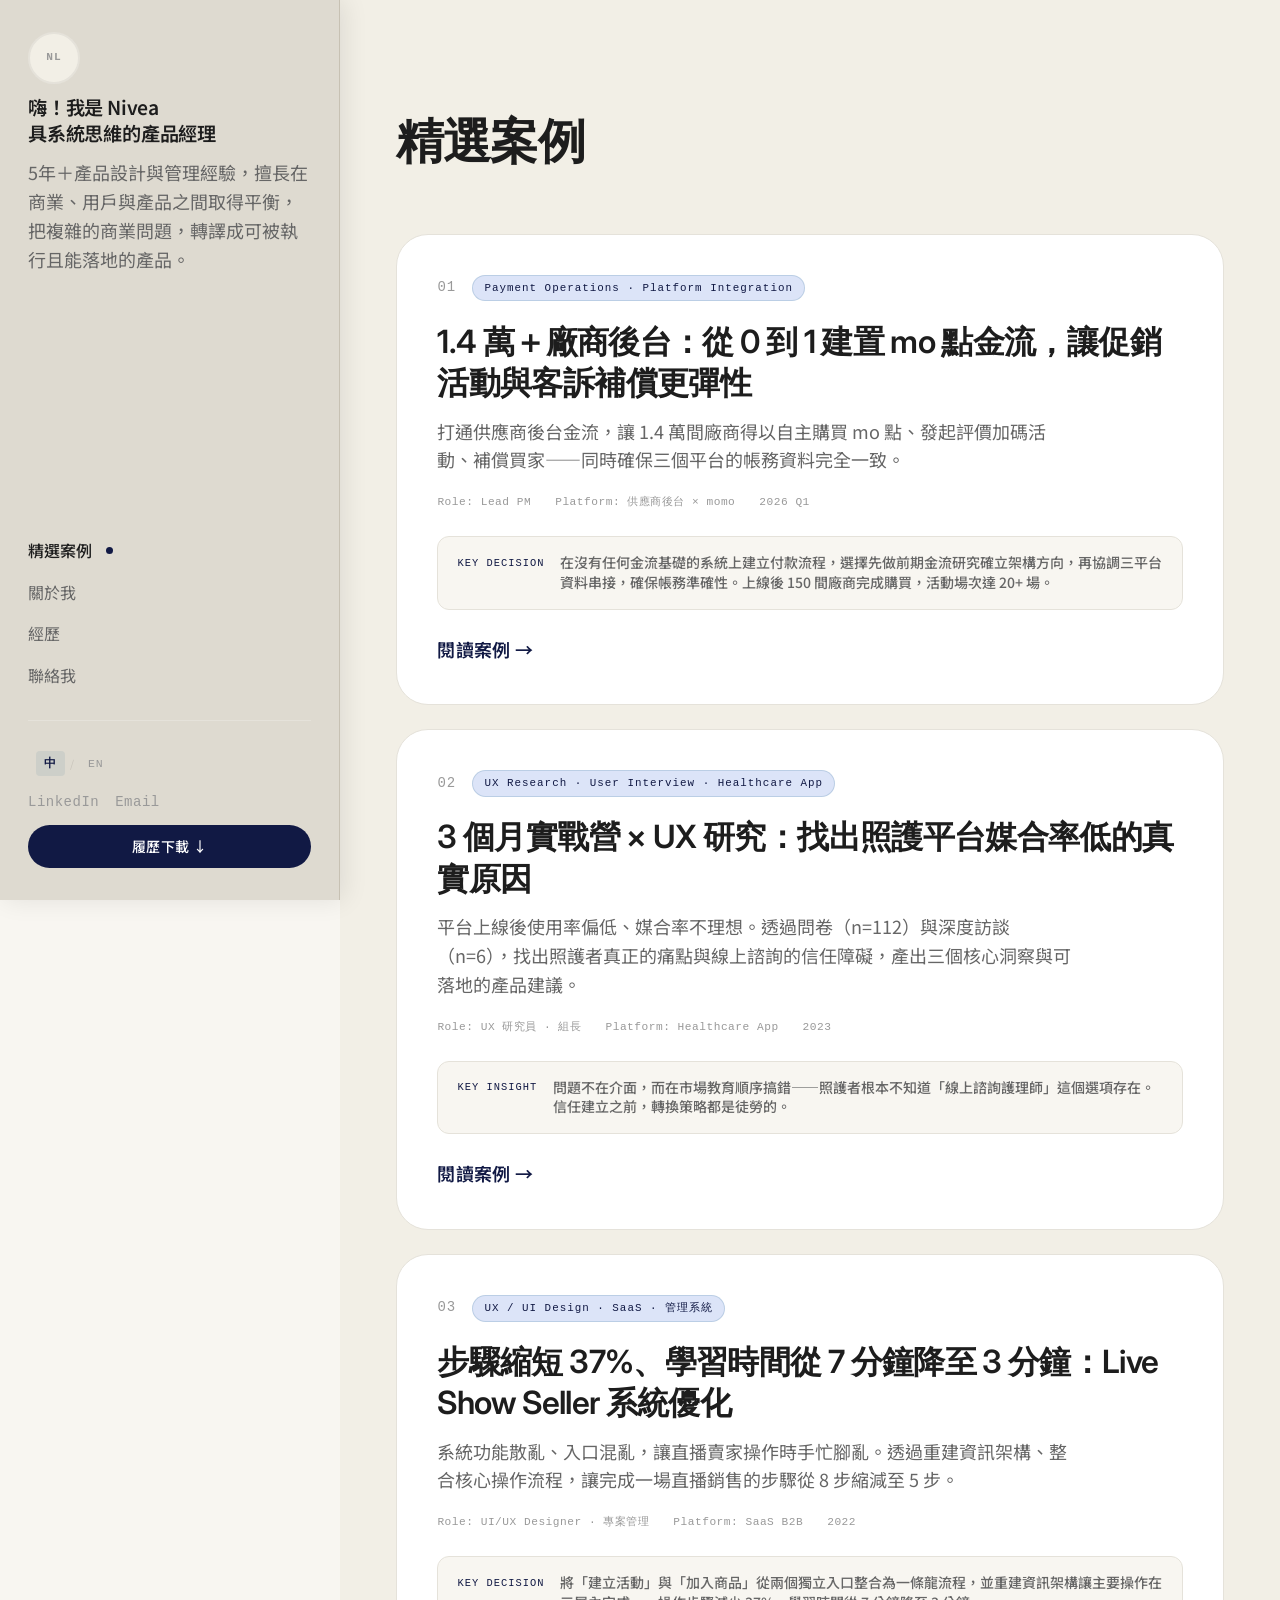
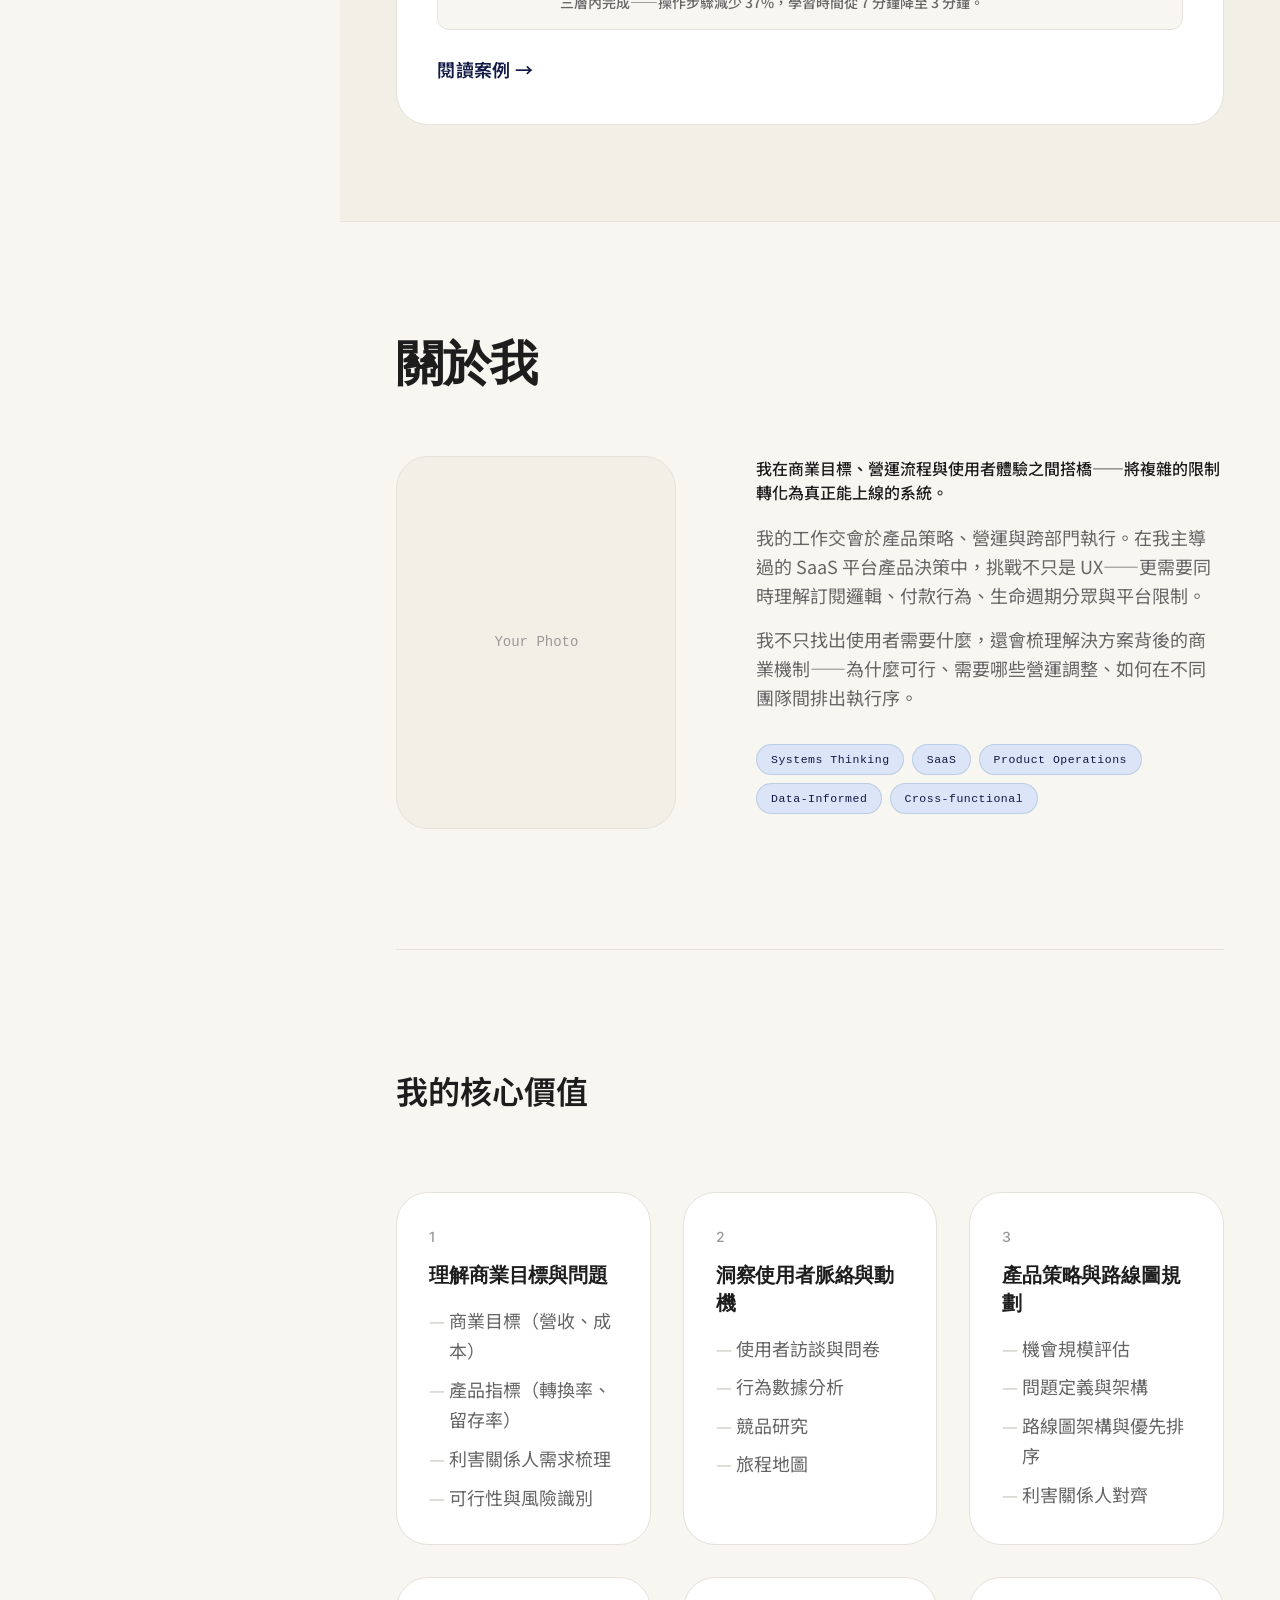
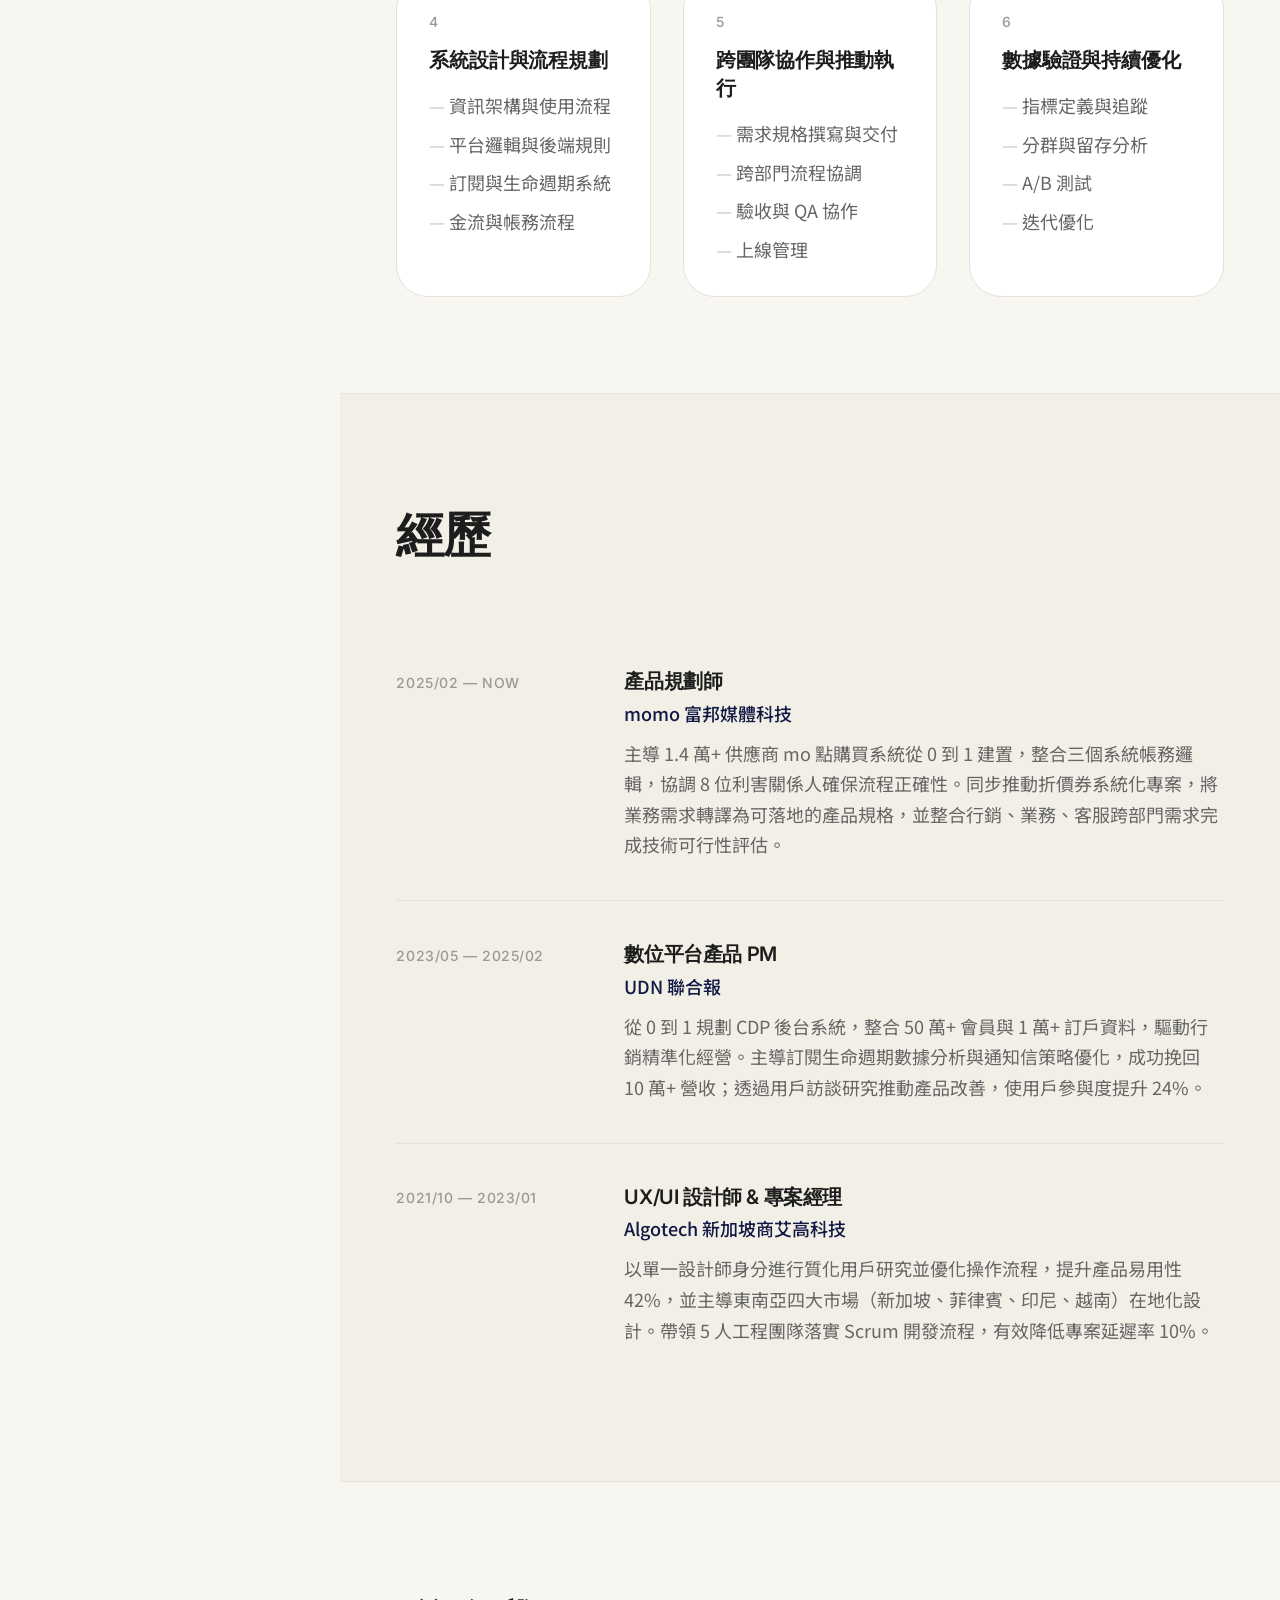
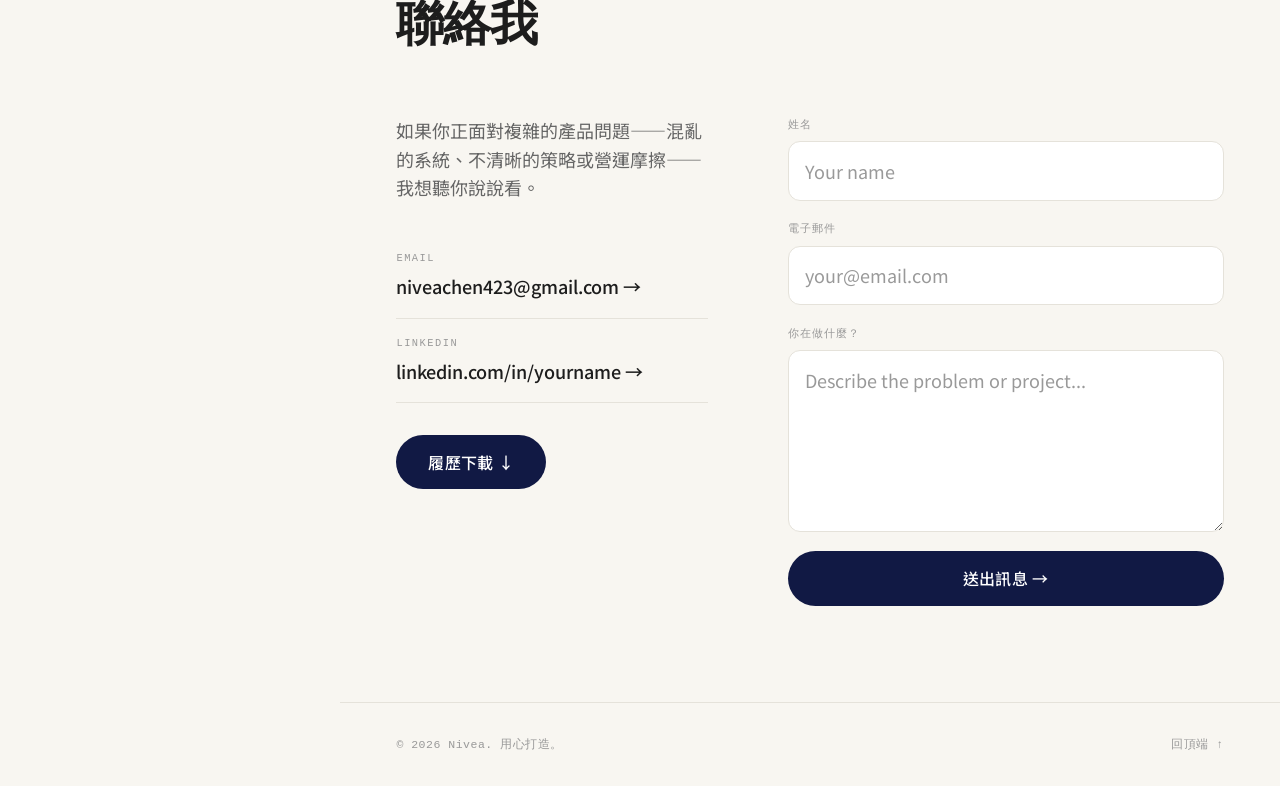
==== index.html @ 43174dab "Initial commit: portfolio website" ====
<!DOCTYPE html>
<html lang="zh-TW">
<head>
  <meta charset="UTF-8" />
  <meta name="viewport" content="width=device-width, initial-scale=1.0" />
  <title>Nivea — Product Manager & Systems Thinker</title>
  <link rel="stylesheet" href="css/style.css" />
</head>
<body>

  <!-- 手機版頂部導覽 -->
  <header class="mobile-header">
    <span class="mobile-logo">Nivea</span>
    <button class="mobile-toggle" id="mobileToggle" aria-label="Menu">
      <span></span><span></span><span></span>
    </button>
  </header>

  <!-- 左側 Sidebar -->
  <aside class="sidebar" id="sidebar">

    <!-- 頂部：個人介紹 -->
    <div class="sidebar-intro">
      <div class="sidebar-avatar">
        <div class="avatar-placeholder">NL</div>
      </div>
      <h2 class="sidebar-heading">
        <span class="lang-zh">嗨！我是 Nivea<br>具系統思維的產品經理</span>
        <span class="lang-en">Hey! I'm Nivea<br>Product Manager & Systems Thinker</span>
      </h2>
      <p class="sidebar-sub">
        <span class="lang-zh">5年＋產品設計與管理經驗，擅長在商業、用戶與產品之間取得平衡，把複雜的商業問題，轉譯成可被執行且能落地的產品。</span>
        <span class="lang-en">5+ years in product design and management. Skilled at balancing business, user, and product needs — translating complex business problems into executable solutions that actually ship.</span>
      </p>
    </div>

    <!-- 底部：導覽 -->
    <nav class="sidebar-nav">
      <ul>
        <li><a href="#work" class="nav-link active" data-section="work"><span class="lang-zh">精選案例</span><span class="lang-en">Work</span></a></li>
        <li><a href="#about" class="nav-link" data-section="about"><span class="lang-zh">關於我</span><span class="lang-en">About</span></a></li>
        <li><a href="#experience" class="nav-link" data-section="experience"><span class="lang-zh">經歷</span><span class="lang-en">Experience</span></a></li>
        <li><a href="#contact" class="nav-link" data-section="contact"><span class="lang-zh">聯絡我</span><span class="lang-en">Contact Me</span></a></li>
      </ul>
    </nav>

    <!-- Footer：語言切換 + 社群連結 -->
    <div class="sidebar-footer">
      <div class="lang-switcher">
        <button class="lang-btn active" id="btnZh">中</button>
        <span class="lang-sep">/</span>
        <button class="lang-btn" id="btnEn">EN</button>
      </div>
      <div class="social-links">
        <a href="#" class="social-link">LinkedIn</a>
        <a href="mailto:niveachen423@gmail.com" class="social-link">Email</a>
      </div>
      <a href="assets/resume/resume.pdf" class="btn-resume" download>
        <span class="lang-zh">履歷下載 ↓</span><span class="lang-en">Resume ↓</span>
      </a>
    </div>

  </aside>

  <!-- 右側主內容 -->
  <main class="main-content">

    <!-- 01 Selected Work -->
    <section class="section section-alt" id="work">
      <div class="section-header reveal">
        <h2 class="section-title"><span class="lang-zh">精選案例</span><span class="lang-en">Selected Work</span></h2>
      </div>

      <div class="work-list">

        <div class="case-card reveal">
          <div class="case-meta">
            <span class="case-number">01</span>
            <span class="case-tag">Payment Operations · Platform Integration</span>
          </div>
          <h3 class="case-title">1.4 萬＋廠商後台：從 0 到 1 建置 mo 點金流，讓促銷活動與客訴補償更彈性</h3>
          <p class="case-desc">
            打通供應商後台金流，讓 1.4 萬間廠商得以自主購買 mo 點、發起評價加碼活動、補償買家——同時確保三個平台的帳務資料完全一致。
          </p>
          <div class="case-details">
            <span class="case-detail">Role: Lead PM</span>
            <span class="case-detail">Platform: 供應商後台 × momo</span>
            <span class="case-detail">2026 Q1</span>
          </div>
          <div class="case-insight">
            <span class="insight-label">Key Decision</span>
            <span class="insight-text">在沒有任何金流基礎的系統上建立付款流程，選擇先做前期金流研究確立架構方向，再協調三平台資料串接，確保帳務準確性。上線後 150 間廠商完成購買，活動場次達 20+ 場。</span>
          </div>
          <a href="cases/mo-points.html" class="case-link"><span class="lang-zh">閱讀案例 →</span><span class="lang-en">Read Case Study →</span></a>
        </div>

        <div class="case-card reveal">
          <div class="case-meta">
            <span class="case-number">02</span>
            <span class="case-tag">UX Research · User Interview · Healthcare App</span>
          </div>
          <h3 class="case-title">3 個月實戰營 × UX 研究：找出照護平台媒合率低的真實原因</h3>
          <p class="case-desc">
            平台上線後使用率偏低、媒合率不理想。透過問卷（n=112）與深度訪談（n=6），找出照護者真正的痛點與線上諮詢的信任障礙，產出三個核心洞察與可落地的產品建議。
          </p>
          <div class="case-details">
            <span class="case-detail">Role: UX 研究員 · 組長</span>
            <span class="case-detail">Platform: Healthcare App</span>
            <span class="case-detail">2023</span>
          </div>
          <div class="case-insight">
            <span class="insight-label">Key Insight</span>
            <span class="insight-text">問題不在介面，而在市場教育順序搞錯——照護者根本不知道「線上諮詢護理師」這個選項存在。信任建立之前，轉換策略都是徒勞的。</span>
          </div>
          <a href="cases/instacare.html" class="case-link"><span class="lang-zh">閱讀案例 →</span><span class="lang-en">Read Case Study →</span></a>
        </div>

        <div class="case-card reveal">
          <div class="case-meta">
            <span class="case-number">03</span>
            <span class="case-tag">UX / UI Design · SaaS · 管理系統</span>
          </div>
          <h3 class="case-title">步驟縮短 37%、學習時間從 7 分鐘降至 3 分鐘：Live Show Seller 系統優化</h3>
          <p class="case-desc">
            系統功能散亂、入口混亂，讓直播賣家操作時手忙腳亂。透過重建資訊架構、整合核心操作流程，讓完成一場直播銷售的步驟從 8 步縮減至 5 步。
          </p>
          <div class="case-details">
            <span class="case-detail">Role: UI/UX Designer · 專案管理</span>
            <span class="case-detail">Platform: SaaS B2B</span>
            <span class="case-detail">2022</span>
          </div>
          <div class="case-insight">
            <span class="insight-label">Key Decision</span>
            <span class="insight-text">將「建立活動」與「加入商品」從兩個獨立入口整合為一條龍流程，並重建資訊架構讓主要操作在三層內完成——操作步驟減少 37%，學習時間從 7 分鐘降至 3 分鐘。</span>
          </div>
          <a href="cases/live-show-seller.html" class="case-link"><span class="lang-zh">閱讀案例 →</span><span class="lang-en">Read Case Study →</span></a>
        </div>

      </div>
    </section>

    <!-- 02 About + Expertise & Services（合併） -->
    <section class="section" id="about">
      <div class="section-header reveal">
        <h2 class="section-title"><span class="lang-zh">關於我</span><span class="lang-en">About</span></h2>
      </div>

      <div class="about-grid">
        <div class="about-image reveal">
          <div class="image-frame">
            <div class="image-placeholder-text">Your Photo</div>
          </div>
        </div>
        <div class="about-body">
          <p class="about-lead reveal">
            <span class="lang-zh">我在商業目標、營運流程與使用者體驗之間搭橋——將複雜的限制轉化為真正能上線的系統。</span><span class="lang-en">I bridge the gap between business goals, operational workflows, and user experience — translating complex constraints into systems that actually ship.</span>
          </p>
          <p class="about-text reveal">
            <span class="lang-zh">我的工作交會於產品策略、營運與跨部門執行。在我主導過的 SaaS 平台產品決策中，挑戰不只是 UX——更需要同時理解訂閱邏輯、付款行為、生命週期分眾與平台限制。</span><span class="lang-en">My work sits at the intersection of product strategy, operations, and cross-functional execution. I've led product decisions on SaaS platforms where the challenge wasn't just UX — it was understanding subscription logic, payment behavior, lifecycle segmentation, and platform constraints all at once.</span>
          </p>
          <p class="about-text reveal">
            <span class="lang-zh">我不只找出使用者需要什麼，還會梳理解決方案背後的商業機制——為什麼可行、需要哪些營運調整、如何在不同團隊間排出執行序。</span><span class="lang-en">I don't just identify what users need. I map the business mechanics behind why a solution is viable, what operational changes it requires, and how to sequence execution across teams.</span>
          </p>
          <div class="about-tags reveal">
            <span class="label-tag">Systems Thinking</span>
            <span class="label-tag">SaaS</span>
            <span class="label-tag">Product Operations</span>
            <span class="label-tag">Data-Informed</span>
            <span class="label-tag">Cross-functional</span>
          </div>
        </div>
      </div>

      <!-- How I Contribute -->
      <div class="services-divider reveal">
        <h3 class="services-sub-title"><span class="lang-zh">我的核心價值</span><span class="lang-en">My Core Values</span></h3>
      </div>

      <div class="expertise-grid">

        <div class="expertise-card reveal">
          <div class="expertise-num">1</div>
          <h3><span class="lang-zh">理解商業目標與問題</span><span class="lang-en">Understanding Business Goals</span></h3>
          <ul class="expertise-list">
            <li><span class="lang-zh">商業目標（營收、成本）</span><span class="lang-en">Business Goals (Revenue, Cost)</span></li>
            <li><span class="lang-zh">產品指標（轉換率、留存率）</span><span class="lang-en">Product Goals (Conversion, Retention)</span></li>
            <li><span class="lang-zh">利害關係人需求梳理</span><span class="lang-en">Stakeholder Needs Mapping</span></li>
            <li><span class="lang-zh">可行性與風險識別</span><span class="lang-en">Feasibility & Risk Identification</span></li>
          </ul>
        </div>

        <div class="expertise-card reveal">
          <div class="expertise-num">2</div>
          <h3><span class="lang-zh">洞察使用者脈絡與動機</span><span class="lang-en">Gaining User Insights</span></h3>
          <ul class="expertise-list">
            <li><span class="lang-zh">使用者訪談與問卷</span><span class="lang-en">User Interviews & Surveys</span></li>
            <li><span class="lang-zh">行為數據分析</span><span class="lang-en">Behavioural Data Analysis</span></li>
            <li><span class="lang-zh">競品研究</span><span class="lang-en">Competitive Analysis</span></li>
            <li><span class="lang-zh">旅程地圖</span><span class="lang-en">Journey Mapping</span></li>
          </ul>
        </div>

        <div class="expertise-card reveal">
          <div class="expertise-num">3</div>
          <h3><span class="lang-zh">產品策略與路線圖規劃</span><span class="lang-en">Product Strategy & Roadmap</span></h3>
          <ul class="expertise-list">
            <li><span class="lang-zh">機會規模評估</span><span class="lang-en">Opportunity Sizing</span></li>
            <li><span class="lang-zh">問題定義與架構</span><span class="lang-en">Problem Framing</span></li>
            <li><span class="lang-zh">路線圖架構與優先排序</span><span class="lang-en">Roadmap Architecture & Prioritisation</span></li>
            <li><span class="lang-zh">利害關係人對齊</span><span class="lang-en">Stakeholder Alignment</span></li>
          </ul>
        </div>

        <div class="expertise-card reveal">
          <div class="expertise-num">4</div>
          <h3><span class="lang-zh">系統設計與流程規劃</span><span class="lang-en">Systems Design & Flow</span></h3>
          <ul class="expertise-list">
            <li><span class="lang-zh">資訊架構與使用流程</span><span class="lang-en">Information Architecture & User Flow</span></li>
            <li><span class="lang-zh">平台邏輯與後端規則</span><span class="lang-en">Platform Logic & Backend Rules</span></li>
            <li><span class="lang-zh">訂閱與生命週期系統</span><span class="lang-en">Subscription & Lifecycle Systems</span></li>
            <li><span class="lang-zh">金流與帳務流程</span><span class="lang-en">Payment & Billing Operations</span></li>
          </ul>
        </div>

        <div class="expertise-card reveal">
          <div class="expertise-num">5</div>
          <h3><span class="lang-zh">跨團隊協作與推動執行</span><span class="lang-en">Cross-team Collaboration & Execution</span></h3>
          <ul class="expertise-list">
            <li><span class="lang-zh">需求規格撰寫與交付</span><span class="lang-en">Spec Writing & Handoff</span></li>
            <li><span class="lang-zh">跨部門流程協調</span><span class="lang-en">Cross-functional Coordination</span></li>
            <li><span class="lang-zh">驗收與 QA 協作</span><span class="lang-en">Acceptance Criteria & QA</span></li>
            <li><span class="lang-zh">上線管理</span><span class="lang-en">Launch Management</span></li>
          </ul>
        </div>

        <div class="expertise-card reveal">
          <div class="expertise-num">6</div>
          <h3><span class="lang-zh">數據驗證與持續優化</span><span class="lang-en">Data Validation & Improvement</span></h3>
          <ul class="expertise-list">
            <li><span class="lang-zh">指標定義與追蹤</span><span class="lang-en">Metric Definition & Tracking</span></li>
            <li><span class="lang-zh">分群與留存分析</span><span class="lang-en">Cohort & Retention Analysis</span></li>
            <li><span class="lang-zh">A/B 測試</span><span class="lang-en">A/B Testing</span></li>
            <li><span class="lang-zh">迭代優化</span><span class="lang-en">Continuous Iteration</span></li>
          </ul>
        </div>

      </div>

      <!-- 合作方式（暫時隱藏） -->
      <div class="services-divider reveal" style="display:none;">
        <h3 class="services-sub-title"><span class="lang-zh">合作方式</span><span class="lang-en">Ways to Work Together</span></h3>
        <p class="services-sub-desc"><span class="lang-zh">我接受需要結構化產品思維的自由接案與顧問合作，依專案需求彈性投入。</span><span class="lang-en">I take on freelance and consulting engagements that need structured product thinking — flexibly scoped to what your project actually requires.</span></p>
      </div>

      <div class="services-list" style="display:none;">

        <div class="service-row reveal">
          <div class="service-num">①</div>
          <div class="service-body">
            <h3><span class="lang-zh">產品策略顧問</span><span class="lang-en">Product Strategy Consulting</span></h3>
            <p><span class="lang-zh">適合需要在動手解決之前先釐清問題架構的團隊，幫助建立機會地圖、路線圖框架與優先排序依據。</span><span class="lang-en">For teams that need to structure the problem before solving it — opportunity mapping, roadmap framing, and prioritisation criteria.</span></p>
          </div>
          <div class="service-scope">
            <span class="scope-tag">4–8 weeks</span>
            <span class="scope-tag">Strategy</span>
          </div>
        </div>

        <div class="service-row reveal">
          <div class="service-num">②</div>
          <div class="service-body">
            <h3><span class="lang-zh">系統架構審查</span><span class="lang-en">System Architecture Review</span></h3>
            <p><span class="lang-zh">審查現有產品系統的訂閱流程、通知邏輯與生命週期觸發，找出缺口與可擴展性問題，並提出可執行的改善方向。</span><span class="lang-en">Audit existing product systems — subscription flows, notification logic, lifecycle triggers — to surface gaps, redundancies, and scalability issues with actionable next steps.</span></p>
          </div>
          <div class="service-scope">
            <span class="scope-tag">2–4 weeks</span>
            <span class="scope-tag">Systems</span>
          </div>
        </div>

        <div class="service-row reveal">
          <div class="service-num">③</div>
          <div class="service-body">
            <h3><span class="lang-zh">產品營運建置</span><span class="lang-en">Product Operations Setup</span></h3>
            <p><span class="lang-zh">協助產品團隊建立可運作的營運骨架：指標框架、文件系統、跨部門工作流程與決策機制。</span><span class="lang-en">Help product teams build an operational backbone that actually works — metrics frameworks, documentation systems, cross-functional workflows, and decision processes.</span></p>
          </div>
          <div class="service-scope">
            <span class="scope-tag">Ongoing</span>
            <span class="scope-tag">Operations</span>
          </div>
        </div>

      </div>
    </section>

    <!-- 03 Experience -->
    <section class="section section-alt" id="experience">
      <div class="section-header reveal">
        <h2 class="section-title"><span class="lang-zh">經歷</span><span class="lang-en">Experience</span></h2>
      </div>

      <div class="timeline">

        <div class="timeline-row reveal">
          <div class="timeline-year">2025/02 — Now</div>
          <div class="timeline-body">
            <h3 class="timeline-role"><span class="lang-zh">產品規劃師</span><span class="lang-en">Product Planner</span></h3>
            <p class="timeline-org">momo 富邦媒體科技</p>
            <p class="timeline-desc"><span class="lang-zh">主導 1.4 萬+ 供應商 mo 點購買系統從 0 到 1 建置，整合三個系統帳務邏輯，協調 8 位利害關係人確保流程正確性。同步推動折價券系統化專案，將業務需求轉譯為可落地的產品規格，並整合行銷、業務、客服跨部門需求完成技術可行性評估。</span><span class="lang-en">Led the 0-to-1 build of a mo points purchasing system for 14,000+ vendors, integrating billing logic across three systems and aligning 8 stakeholders. Simultaneously drove a coupon system overhaul, translating business needs into actionable PRDs and eliminating manual processes end-to-end.</span></p>
          </div>
        </div>

        <div class="timeline-row reveal">
          <div class="timeline-year">2023/05 — 2025/02</div>
          <div class="timeline-body">
            <h3 class="timeline-role"><span class="lang-zh">數位平台產品 PM</span><span class="lang-en">Digital Platform PM</span></h3>
            <p class="timeline-org">UDN 聯合報</p>
            <p class="timeline-desc"><span class="lang-zh">從 0 到 1 規劃 CDP 後台系統，整合 50 萬+ 會員與 1 萬+ 訂戶資料，驅動行銷精準化經營。主導訂閱生命週期數據分析與通知信策略優化，成功挽回 10 萬+ 營收；透過用戶訪談研究推動產品改善，使用戶參與度提升 24%。</span><span class="lang-en">Built a CDP platform from scratch integrating 500,000+ members and 10,000+ subscribers to enable precision marketing. Optimised subscription lifecycle communications to recover 100,000+ NTD in revenue, and drove a 24% engagement lift through user interview-informed product improvements.</span></p>
          </div>
        </div>

        <div class="timeline-row reveal">
          <div class="timeline-year">2021/10 — 2023/01</div>
          <div class="timeline-body">
            <h3 class="timeline-role"><span class="lang-zh">UX/UI 設計師 & 專案經理</span><span class="lang-en">UX/UI Designer & Project Manager</span></h3>
            <p class="timeline-org">Algotech 新加坡商艾高科技</p>
            <p class="timeline-desc"><span class="lang-zh">以單一設計師身分進行質化用戶研究並優化操作流程，提升產品易用性 42%，並主導東南亞四大市場（新加坡、菲律賓、印尼、越南）在地化設計。帶領 5 人工程團隊落實 Scrum 開發流程，有效降低專案延遲率 10%。</span><span class="lang-en">As a solo designer, conducted qualitative user research and flow optimisation, improving usability by 42%, and led localisation across four Southeast Asian markets. Managed a 5-person engineering team using Scrum, reducing project delays by 10%.</span></p>
          </div>
        </div>

      </div>
    </section>

    <!-- 04 Contact -->
    <section class="section" id="contact">
      <div class="section-header reveal">
        <h2 class="section-title"><span class="lang-zh">聯絡我</span><span class="lang-en">Contact</span></h2>
      </div>

      <div class="contact-grid">
        <div class="contact-left reveal">
          <p class="contact-desc">
            <span class="lang-zh">如果你正面對複雜的產品問題——混亂的系統、不清晰的策略或營運摩擦——我想聽你說說看。</span><span class="lang-en">If you're dealing with a complex product problem — messy systems, unclear strategy, or operational friction — I'd like to hear about it.</span>
          </p>
          <div class="contact-links">
            <a href="mailto:niveachen423@gmail.com" class="contact-row">
              <span class="contact-type">Email</span>
              <span class="contact-value">niveachen423@gmail.com →</span>
            </a>
            <a href="#" class="contact-row">
              <span class="contact-type">LinkedIn</span>
              <span class="contact-value">linkedin.com/in/yourname →</span>
            </a>
          </div>
          <a href="assets/resume/resume.pdf" class="btn-primary" download>
            <span class="lang-zh">履歷下載 ↓</span><span class="lang-en">Download Resume ↓</span>
          </a>
        </div>

        <form class="contact-form reveal" id="contactForm">
          <input type="hidden" name="_subject" value="Portfolio Contact" />
          <div class="form-group">
            <label><span class="lang-zh">姓名</span><span class="lang-en">Name</span></label>
            <input type="text" name="name" placeholder="Your name" required />
          </div>
          <div class="form-group">
            <label><span class="lang-zh">電子郵件</span><span class="lang-en">Email</span></label>
            <input type="email" name="email" placeholder="your@email.com" required />
          </div>
          <div class="form-group">
            <label><span class="lang-zh">你在做什麼？</span><span class="lang-en">What are you working on?</span></label>
            <textarea name="message" placeholder="Describe the problem or project..." rows="5" required></textarea>
          </div>
          <button type="submit" class="btn-primary" id="submitBtn">
            <span class="lang-zh">送出訊息 →</span><span class="lang-en">Send Message →</span>
          </button>
        </form>
      </div>
    </section>

    <footer class="site-footer">
      <span>© 2026 Nivea. <span class="lang-zh">用心打造。</span><span class="lang-en">Built with intent.</span></span>
      <a href="#work" class="footer-top"><span class="lang-zh">回頂端 ↑</span><span class="lang-en">Back to top ↑</span></a>
    </footer>

  </main>

  <script src="js/script.js"></script>
</body>
</html>
---- css/style.css ----
@import url('https://fonts.googleapis.com/css2?family=Inter:wght@400;500;600;700&family=Noto+Sans+TC:wght@400;500;700&display=swap');

/* ===== Design Tokens ===== */
:root {
  /* 背景 */
  --bg-main: #F8F6F1;
  --bg-alt:  #F2EFE6;
  --bg-card: #FFFFFF;
  --sidebar-bg: #DEDAD0;

  /* 文字 */
  --color-primary: #111944;
  --text-main:     #1D1D1D;
  --text-muted:    #666666;
  --text-subtle:   #999999;

  /* 強調 */
  --color-accent:     #111944;
  --color-accent-hover: #0a1133;
  --color-accent-dim: #DCE4F8;

  /* 邊框 */
  --border-sys:    #E5E2DA;
  --border-strong: #C8C4BB;

  /* 狀態 */
  --success: #497A5A;
  --warning: #D89B3D;

  /* 間距 */
  --space-xs:  0.5rem;   /*  8px */
  --space-sm:  1rem;     /* 16px */
  --space-md:  1.5rem;   /* 24px */
  --space-lg:  3rem;     /* 48px */
  --space-xl:  5rem;     /* 80px */
  --space-2xl: 7.5rem;   /* 120px */
  --space-3xl: 10rem;    /* 160px */

  /* 字級 */
  --fs-display: 4.5rem;   /* 72px — Display */
  --fs-h1:      3.5rem;   /* 56px — H1 */
  --fs-h2:      3rem;     /* 48px — H2 */
  --fs-h3:      2rem;     /* 32px — H3 */
  --fs-body-lg: 1.25rem;  /* 20px — Body Large */
  --fs-body:    1.125rem; /* 18px — Body */
  --fs-sub:     1rem;     /* 16px — Small */
  --fs-meta:    0.875rem; /* 14px — Caption */

  /* 版面 */
  --sidebar-width: 340px;
  --content-max: 1280px;
  --radius-sm:   12px;
  --radius-md:   20px;
  --radius-card: 32px;
  --radius-xl:   48px;

  /* 字型 */
  --font:         'Noto Sans TC', 'PingFang TC', 'Microsoft JhengHei', sans-serif;
  --font-heading: Inter, system-ui, -apple-system, sans-serif;
  --font-mono:    'SF Mono', 'Fira Mono', 'Cascadia Code', monospace;

  /* 陰影 */
  --shadow-soft:  0 10px 30px rgba(0, 0, 0, 0.05);
  --shadow-hover: 0 20px 40px rgba(0, 0, 0, 0.08);

  /* 動態 */
  --transition:      0.35s ease;
  --transition-fast: 0.25s ease;
}

/* ===== Reset ===== */
*, *::before, *::after { box-sizing: border-box; margin: 0; padding: 0; }
html { scroll-behavior: smooth; font-size: 16px; }
body {
  background: var(--bg-main);
  color: var(--text-main);
  font-family: var(--font);
  font-size: var(--fs-body);
  line-height: 1.7;
  -webkit-font-smoothing: antialiased;
}
a { color: inherit; text-decoration: none; }
ul { list-style: none; }
button { cursor: pointer; border: none; background: none; font: inherit; }
input, textarea { font: inherit; }

/* ===== Layout ===== */
.sidebar {
  position: fixed;
  top: 0;
  left: 0;
  width: var(--sidebar-width);
  height: 100vh;
  background: var(--sidebar-bg);
  border-right: 1px solid rgba(190, 183, 167, 0.7);
  box-shadow: 4px 0 24px rgba(0, 0, 0, 0.09);
  display: flex;
  flex-direction: column;
  padding: 2rem 1.75rem;
  z-index: 100;
  overflow: hidden;
}

.main-content {
  margin-left: var(--sidebar-width);
  min-height: 100vh;
}

/* ===== Sidebar Intro ===== */
.sidebar-intro {
  flex: 1;
  display: flex;
  flex-direction: column;
  gap: 0.7rem;
  padding-bottom: var(--space-md);
  overflow-y: auto;
  scrollbar-width: none;
}

.sidebar-intro::-webkit-scrollbar {
  display: none;
}

.sidebar-avatar {
  width: 52px;
  height: 52px;
  border-radius: 50%;
  background: var(--bg-alt);
  border: 2px solid var(--border-sys);
  display: flex;
  align-items: center;
  justify-content: center;
  overflow: hidden;
  flex-shrink: 0;
}

.avatar-placeholder {
  font-size: 0.7rem;
  font-weight: 700;
  color: var(--text-subtle);
  font-family: var(--font-mono);
  letter-spacing: 1px;
}

.sidebar-heading {
  font-size: 1.2rem;
  font-weight: 600;
  line-height: 1.35;
  letter-spacing: -0.2px;
  color: var(--text-main);
}

.sidebar-sub {
  font-size: var(--fs-body);
  color: var(--text-muted);
  line-height: 1.6;
}

.sidebar-body {
  font-size: 0.8rem;
  color: var(--text-muted);
  line-height: 1.6;
}

.sidebar-cta {
  align-self: flex-start;
  padding: 0.55rem 1.2rem;
  background: var(--text-main);
  color: var(--bg-main);
  border-radius: 50px;
  font-size: var(--fs-meta);
  font-weight: 600;
  font-family: var(--font);
  cursor: pointer;
  transition: var(--transition);
  border: none;
}

.sidebar-cta:hover {
  background: var(--color-accent);
}

.sidebar-status {
  display: flex;
  align-items: center;
  gap: 0.5rem;
  font-size: var(--fs-meta);
  color: var(--success);
  font-weight: 500;
}

/* ===== Sidebar Nav ===== */
.sidebar-nav {
  padding-bottom: var(--space-md);
}

.sidebar-nav ul {
  display: flex;
  flex-direction: column;
  gap: 0;
}

.nav-link {
  display: inline-flex;
  align-items: center;
  gap: 0.4rem;
  padding: 0.45rem 0;
  font-size: 1rem;
  font-weight: 400;
  color: var(--text-muted);
  transition: var(--transition);
  background: none;
  border-radius: 0;
  letter-spacing: 0;
  position: relative;
}

.nav-link::before {
  display: none;
}

.nav-link:hover {
  color: var(--text-main);
  background: none;
}

.nav-link.active {
  color: var(--text-main);
  font-weight: 500;
  background: none;
}

.nav-link.active::after {
  content: '';
  display: inline-block;
  width: 7px;
  height: 7px;
  border-radius: 50%;
  background: var(--color-accent);
  margin-left: 0.45rem;
  vertical-align: middle;
  flex-shrink: 0;
}

/* ===== Services Divider (within Expertise section) ===== */
.services-divider {
  margin-top: var(--space-2xl);
  padding-top: var(--space-2xl);
  border-top: 1px solid var(--border-sys);
  margin-bottom: var(--space-xl);
}

.services-sub-title {
  font-size: var(--fs-h3);
  font-weight: 600;
  line-height: 1.3;
  color: var(--text-main);
  margin-bottom: var(--space-sm);
}

.services-sub-desc {
  font-size: var(--fs-body);
  color: var(--text-muted);
  line-height: 1.6;
  max-width: 560px;
}

/* ===== Expertise Grid (核心價值) ===== */
.expertise-grid {
  display: grid;
  grid-template-columns: repeat(3, 1fr);
  gap: 2rem;
}

.expertise-card {
  background: var(--bg-card);
  border: 1px solid var(--border-sys);
  border-radius: var(--radius-card);
  padding: 2rem;
}

.expertise-num {
  font-family: var(--font-heading);
  font-size: var(--fs-meta);
  font-weight: 500;
  letter-spacing: 0.08em;
  text-transform: uppercase;
  color: var(--text-subtle);
  margin-bottom: 0.75rem;
}

.expertise-card h3 {
  font-family: var(--font-heading);
  font-size: var(--fs-body-lg);
  font-weight: 600;
  line-height: 1.4;
  color: var(--text-main);
  margin-bottom: 1rem;
  letter-spacing: -0.01em;
}

.expertise-list {
  list-style: none;
  display: flex;
  flex-direction: column;
  gap: 0.5rem;
}

.expertise-list li {
  font-size: var(--fs-body);
  color: var(--text-muted);
  line-height: 1.7;
  padding-left: 1.25rem;
  position: relative;
}

.expertise-list li::before {
  content: '—';
  position: absolute;
  left: 0;
  color: var(--border-strong);
}

/* ── Language visibility ── */
.lang-en { display: none; }
body.use-en .lang-en { display: inline; }
body.use-en .lang-zh { display: none; }

/* ── Language switcher ── */
.lang-switcher {
  display: flex;
  align-items: center;
  gap: 0.35rem;
  padding: 0.35rem 0.5rem 0.25rem;
}
.lang-btn {
  font-size: 0.72rem;
  font-family: var(--font-mono);
  letter-spacing: 0.8px;
  color: var(--text-subtle);
  padding: 3px 8px;
  border-radius: 4px;
  transition: var(--transition);
  background: none;
  border: none;
  cursor: pointer;
}
.lang-btn.active {
  color: var(--color-accent);
  background: rgba(59, 117, 151, 0.1);
  font-weight: 600;
}
.lang-btn:hover:not(.active) {
  color: var(--text-muted);
}
.lang-sep {
  font-size: 0.65rem;
  color: var(--border-strong);
  user-select: none;
}

/* ===== Sidebar Footer ===== */
.sidebar-footer {
  border-top: 1px solid var(--border-sys);
  padding-top: var(--space-md);
  display: flex;
  flex-direction: column;
  gap: 0.65rem;
}

.social-links {
  display: flex;
  gap: 1rem;
}

.social-link {
  font-size: var(--fs-meta);
  font-family: var(--font-mono);
  color: var(--text-subtle);
  letter-spacing: 0.5px;
  transition: var(--transition);
}

.social-link:hover {
  color: var(--color-accent);
}

.btn-resume {
  display: inline-block;
  padding: 0.6rem 1.4rem;
  background: var(--color-accent);
  color: #FFFFFF;
  border-radius: 999px;
  font-size: var(--fs-meta);
  font-weight: 500;
  letter-spacing: 0.02em;
  text-align: center;
  transition: var(--transition);
}

.btn-resume:hover {
  background: var(--color-accent-hover);
  box-shadow: var(--shadow-hover);
  transform: translateY(-2px);
}

/* ===== Buttons ===== */
.btn-primary {
  display: inline-block;
  padding: 0.85rem 2rem;
  background: var(--color-accent);
  color: #FFFFFF;
  border-radius: 999px;
  font-size: var(--fs-sub);
  font-weight: 500;
  letter-spacing: 0.02em;
  transition: var(--transition);
}

.btn-primary:hover {
  background: var(--color-accent-hover);
  box-shadow: var(--shadow-hover);
  transform: translateY(-2px);
}

.btn-ghost {
  display: inline-block;
  padding: 0.85rem 2rem;
  background: transparent;
  color: var(--color-accent);
  border: 1px solid var(--color-accent);
  border-radius: 999px;
  font-size: var(--fs-sub);
  font-weight: 500;
  letter-spacing: 0.02em;
  transition: var(--transition);
}

.btn-ghost:hover {
  background: var(--color-accent);
  color: #FFFFFF;
  box-shadow: var(--shadow-hover);
}

/* ===== Sections ===== */
.section {
  padding: 7rem 6% 6rem;
  border-bottom: 1px solid var(--border-sys);
}

.section-alt {
  background: var(--bg-alt);
}

.section-header {
  margin-bottom: 4rem;
}

.section-label {
  display: inline-block;
  font-family: var(--font-mono);
  font-size: 0.72rem;
  color: var(--text-subtle);
  letter-spacing: 2px;
  text-transform: uppercase;
  margin-bottom: 1rem;
}

.section-title {
  font-family: var(--font-heading);
  font-size: clamp(1.75rem, 4vw, var(--fs-h2));
  font-weight: 600;
  line-height: 1.2;
  letter-spacing: -0.02em;
  color: var(--text-main);
}

.section-desc {
  margin-top: 1.2rem;
  font-size: var(--fs-body);
  font-weight: 400;
  line-height: 1.6;
  color: var(--text-muted);
  max-width: 560px;
}

/* ===== Hero ===== */
.hero-section {
  min-height: 100vh;
  display: flex;
  align-items: center;
  border-bottom: 1px solid var(--border-sys);
  padding-top: 4rem;
}

.hero-inner {
  max-width: var(--content-max);
}

.hero-eyebrow {
  display: flex;
  align-items: center;
  gap: 0.6rem;
  font-family: var(--font-mono);
  font-size: var(--fs-meta);
  color: var(--text-subtle);
  letter-spacing: 1px;
  margin-bottom: 2rem;
}

.dot {
  display: inline-block;
  width: 7px;
  height: 7px;
  border-radius: 50%;
  background: var(--success);
  flex-shrink: 0;
  box-shadow: 0 0 0 0 rgba(16, 185, 129, 0.4);
  animation: ping 2s ease-in-out infinite;
}

@keyframes ping {
  0%, 100% { box-shadow: 0 0 0 0 rgba(16, 185, 129, 0.4); }
  50% { box-shadow: 0 0 0 6px rgba(16, 185, 129, 0); }
}

.hero-heading {
  font-size: clamp(1.5rem, 3.5vw, var(--fs-h1));
  font-weight: 700;
  line-height: 1.2;
  letter-spacing: -0.5px;
  color: var(--text-main);
  max-width: 780px;
  margin-bottom: 1.5rem;
}

.hero-sub {
  font-size: var(--fs-sub);
  font-weight: 500;
  line-height: 1.5;
  color: var(--text-muted);
  max-width: 560px;
  margin-bottom: 2.5rem;
}

.hero-actions {
  display: flex;
  gap: 1rem;
  flex-wrap: wrap;
  margin-bottom: 4rem;
}

.hero-metrics {
  display: flex;
  align-items: center;
  gap: 2rem;
  padding-top: 3rem;
  border-top: 1px solid var(--border-sys);
}

.metric {
  display: flex;
  flex-direction: column;
  gap: 0.2rem;
}

.metric-value {
  font-size: var(--fs-h1);
  font-weight: 700;
  color: var(--color-accent);
  line-height: 1;
  letter-spacing: -0.5px;
}

.metric-label {
  font-family: var(--font-mono);
  font-size: 0.68rem;
  color: var(--text-subtle);
  letter-spacing: 1px;
  text-transform: uppercase;
}

.metric-divider {
  width: 1px;
  height: 40px;
  background: var(--border-sys);
  flex-shrink: 0;
}

/* ===== About ===== */
.about-grid {
  display: grid;
  grid-template-columns: 280px 1fr;
  gap: 5rem;
  align-items: start;
}

.image-frame {
  aspect-ratio: 3/4;
  background: var(--bg-alt);
  border: 1px solid var(--border-sys);
  border-radius: var(--radius-card);
  display: flex;
  align-items: center;
  justify-content: center;
  overflow: hidden;
}

.image-placeholder-text {
  font-size: var(--fs-meta);
  color: var(--text-subtle);
  font-family: var(--font-mono);
}

.about-lead {
  font-size: var(--fs-sub);
  font-weight: 500;
  line-height: 1.5;
  color: var(--text-main);
  margin-bottom: 1.2rem;
}

.about-text {
  font-size: var(--fs-body);
  font-weight: 400;
  line-height: 1.6;
  color: var(--text-muted);
  margin-bottom: 1rem;
}

.about-tags {
  display: flex;
  flex-wrap: wrap;
  gap: 0.5rem;
  margin-top: 2rem;
}

.label-tag {
  font-family: var(--font-mono);
  font-size: 0.72rem;
  letter-spacing: 0.5px;
  color: var(--color-accent);
  background: var(--color-accent-dim);
  border: 1px solid rgba(59, 117, 151, 0.2);
  padding: 0.3rem 0.85rem;
  border-radius: 50px;
}

/* ===== Case Study Cards ===== */
.work-list {
  display: flex;
  flex-direction: column;
  gap: 1.5rem;
}

.case-card {
  background: var(--bg-card);
  border: 1px solid var(--border-sys);
  border-radius: var(--radius-card);
  padding: 2.5rem;
  transition: var(--transition);
  position: relative;
  overflow: hidden;
}

.case-card::before {
  content: '';
  position: absolute;
  top: 0;
  left: 0;
  width: 3px;
  height: 100%;
  background: var(--color-accent);
  transform: scaleY(0);
  transform-origin: bottom;
  transition: transform 0.35s ease;
}

.case-card:hover {
  border-color: var(--border-strong);
  transform: translateY(-8px);
  box-shadow: var(--shadow-hover);
}

.case-card:hover::before {
  transform: scaleY(1);
}

.case-meta {
  display: flex;
  align-items: center;
  gap: 1rem;
  margin-bottom: 1.2rem;
}

.case-number {
  font-family: var(--font-mono);
  font-size: var(--fs-meta);
  color: var(--text-subtle);
  letter-spacing: 1px;
}

.case-tag {
  font-family: var(--font-mono);
  font-size: 0.68rem;
  letter-spacing: 1px;
  color: var(--color-accent);
  background: var(--color-accent-dim);
  padding: 0.2rem 0.7rem;
  border-radius: 50px;
  border: 1px solid rgba(59, 117, 151, 0.2);
}

.case-title {
  font-family: var(--font-heading);
  font-size: var(--fs-h3);
  font-weight: 600;
  line-height: 1.3;
  color: var(--text-main);
  margin-bottom: 0.8rem;
  letter-spacing: -0.02em;
}

.case-desc {
  font-size: var(--fs-body);
  font-weight: 400;
  line-height: 1.6;
  color: var(--text-muted);
  margin-bottom: 1.2rem;
  max-width: 640px;
}

.case-details {
  display: flex;
  gap: 1.5rem;
  margin-bottom: 1.5rem;
}

.case-detail {
  font-family: var(--font-mono);
  font-size: 0.7rem;
  color: var(--text-subtle);
  letter-spacing: 0.5px;
}

.case-insight {
  background: var(--bg-main);
  border: 1px solid var(--border-sys);
  border-radius: var(--radius-sm);
  padding: 1rem 1.2rem;
  margin-bottom: 1.5rem;
  display: flex;
  gap: 1rem;
  align-items: flex-start;
}

.insight-label {
  font-family: var(--font-mono);
  font-size: 0.65rem;
  letter-spacing: 1px;
  color: var(--color-accent);
  text-transform: uppercase;
  white-space: nowrap;
  padding-top: 0.1rem;
}

.insight-text {
  font-size: var(--fs-meta);
  font-weight: 500;
  line-height: 1.4;
  color: var(--text-muted);
}

.case-link {
  font-size: var(--fs-body);
  font-weight: 600;
  color: var(--color-accent);
  letter-spacing: 0.3px;
  display: inline-flex;
  align-items: center;
  transition: var(--transition);
}

.case-link:hover {
  color: var(--text-main);
  gap: 0.3rem;
}

/* ===== Timeline ===== */
.timeline {
  display: flex;
  flex-direction: column;
  gap: 0;
}

.timeline-row {
  display: grid;
  grid-template-columns: 180px 1fr;
  gap: 3rem;
  padding: 2.5rem 0;
  border-bottom: 1px solid var(--border-sys);
  align-items: start;
}

.timeline-row:last-child {
  border-bottom: none;
}


.timeline-year {
  font-family: var(--font-heading);
  font-size: var(--fs-meta);
  font-weight: 500;
  color: var(--text-subtle);
  letter-spacing: 0.04em;
  text-transform: uppercase;
  padding-top: 0.3rem;
  line-height: 1.4;
}

.timeline-role {
  font-family: var(--font-heading);
  font-size: var(--fs-body-lg);
  font-weight: 600;
  line-height: 1.35;
  color: var(--text-main);
  margin-bottom: 0.35rem;
  letter-spacing: -0.02em;
}

.timeline-org {
  font-size: var(--fs-body);
  font-weight: 500;
  color: var(--color-accent);
  letter-spacing: 0;
  margin-bottom: 0.75rem;
  line-height: 1.4;
}

.timeline-desc {
  font-size: var(--fs-body);
  font-weight: 400;
  line-height: 1.7;
  color: var(--text-muted);
}

/* ===== Core Values ===== */
.core-values {
  display: grid;
  grid-template-columns: 200px 1fr;
  gap: 4rem;
  align-items: start;
  margin-top: 3rem;
}

.core-values-label {
  position: sticky;
  top: 2rem;
}

.core-values-list {
  display: flex;
  flex-direction: column;
}

.core-value-item {
  display: grid;
  grid-template-columns: 48px 1fr;
  gap: 1.5rem;
  padding: 2rem 0;
  border-bottom: 1px solid var(--border-sys);
  align-items: start;
}

.core-value-item:first-child {
  padding-top: 0;
}

.core-value-item:last-child {
  border-bottom: none;
  padding-bottom: 0;
}

.cv-icon {
  width: 44px;
  height: 44px;
  border-radius: var(--radius-sm);
  background: var(--color-accent-dim);
  color: var(--color-accent);
  display: flex;
  align-items: center;
  justify-content: center;
  font-family: var(--font-heading);
  font-size: var(--fs-sub);
  font-weight: 600;
  flex-shrink: 0;
}

.cv-body h4 {
  font-family: var(--font-heading);
  font-size: var(--fs-body-lg);
  font-weight: 600;
  line-height: 1.35;
  color: var(--text-main);
  margin-bottom: 0.75rem;
  letter-spacing: -0.02em;
}

.cv-list {
  display: flex;
  flex-direction: column;
  gap: 0.5rem;
}

.cv-list li {
  font-size: var(--fs-body);
  color: var(--text-muted);
  line-height: 1.6;
  padding-left: 1.25rem;
  position: relative;
}

.cv-list li::before {
  content: '—';
  position: absolute;
  left: 0;
  color: var(--border-strong);
}

/* ===== Services ===== */
.services-list {
  display: flex;
  flex-direction: column;
  gap: 0;
}

.service-row {
  display: grid;
  grid-template-columns: 48px 1fr auto;
  gap: 2rem;
  padding: 2.5rem 0;
  border-bottom: 1px solid var(--border-sys);
  align-items: start;
  transition: var(--transition);
}

.service-row:last-child {
  border-bottom: none;
}

.service-row:hover {
  padding-left: 0.5rem;
}

.service-num {
  font-size: var(--fs-h2);
  color: var(--border-strong);
  font-weight: 300;
  line-height: 1.2;
  padding-top: 0.1rem;
}

.service-body h3 {
  font-size: var(--fs-sub);
  font-weight: 600;
  line-height: 1.4;
  color: var(--text-main);
  margin-bottom: 0.6rem;
  letter-spacing: -0.2px;
}

.service-body p {
  font-size: var(--fs-body);
  font-weight: 400;
  line-height: 1.6;
  color: var(--text-muted);
  max-width: 560px;
}

.service-scope {
  display: flex;
  flex-direction: column;
  gap: 0.4rem;
  align-items: flex-end;
  padding-top: 0.2rem;
}

.scope-tag {
  font-family: var(--font-mono);
  font-size: 0.68rem;
  color: var(--color-accent);
  background: var(--color-accent-dim);
  border: 1px solid rgba(59, 117, 151, 0.2);
  padding: 0.2rem 0.7rem;
  border-radius: 50px;
  white-space: nowrap;
}

/* ===== Contact ===== */
.contact-grid {
  display: grid;
  grid-template-columns: 1fr 1.4fr;
  gap: 5rem;
  align-items: start;
}

.contact-desc {
  font-size: var(--fs-body);
  font-weight: 400;
  line-height: 1.6;
  color: var(--text-muted);
  margin-bottom: 2rem;
}

.contact-links {
  display: flex;
  flex-direction: column;
  gap: 0;
  margin-bottom: 2rem;
}

.contact-row {
  display: flex;
  flex-direction: column;
  gap: 0.2rem;
  padding: 1rem 0;
  border-bottom: 1px solid var(--border-sys);
  transition: var(--transition);
}

.contact-row:hover {
  padding-left: 0.5rem;
}

.contact-type {
  font-family: var(--font-mono);
  font-size: 0.65rem;
  color: var(--text-subtle);
  letter-spacing: 1.5px;
  text-transform: uppercase;
}

.contact-value {
  font-size: var(--fs-body);
  color: var(--text-main);
  font-weight: 500;
  transition: var(--transition);
}

.contact-row:hover .contact-value {
  color: var(--color-accent);
}

.contact-form {
  display: flex;
  flex-direction: column;
  gap: 1.2rem;
}

.form-group {
  display: flex;
  flex-direction: column;
  gap: 0.4rem;
}

.form-group label {
  font-family: var(--font-mono);
  font-size: 0.7rem;
  color: var(--text-subtle);
  letter-spacing: 1px;
  text-transform: uppercase;
}

.contact-form input,
.contact-form textarea {
  background: var(--bg-card);
  border: 1px solid var(--border-sys);
  border-radius: var(--radius-sm);
  padding: 0.85rem 1rem;
  color: var(--text-main);
  font-size: var(--fs-body);
  transition: var(--transition);
  resize: vertical;
}

.contact-form input:focus,
.contact-form textarea:focus {
  outline: none;
  border-color: var(--color-accent);
  box-shadow: 0 0 0 3px rgba(59, 117, 151, 0.08);
}

.contact-form input::placeholder,
.contact-form textarea::placeholder {
  color: var(--text-subtle);
}

/* ===== Footer ===== */
.site-footer {
  padding: 2rem 6%;
  display: flex;
  justify-content: space-between;
  align-items: center;
  font-family: var(--font-mono);
  font-size: 0.72rem;
  color: var(--text-subtle);
  letter-spacing: 0.5px;
}

.footer-top {
  transition: var(--transition);
}

.footer-top:hover {
  color: var(--text-main);
}

/* ===== Scroll Animations ===== */
.reveal {
  opacity: 0;
  transform: translateY(30px);
  transition: opacity 0.6s ease, transform 0.6s ease;
}

.reveal.visible {
  opacity: 1;
  transform: translateY(0);
}

/* ===== Mobile Header ===== */
.mobile-header {
  display: none;
  position: fixed;
  top: 0;
  left: 0;
  right: 0;
  height: 56px;
  background: var(--sidebar-bg);
  border-bottom: 1px solid var(--border-sys);
  padding: 0 1.5rem;
  align-items: center;
  justify-content: space-between;
  z-index: 200;
}

.mobile-logo {
  font-size: 1.1rem;
  font-weight: 700;
  letter-spacing: 2px;
  text-transform: uppercase;
}

.mobile-toggle {
  display: flex;
  flex-direction: column;
  gap: 5px;
  padding: 4px;
}

.mobile-toggle span {
  display: block;
  width: 22px;
  height: 2px;
  background: var(--text-main);
  border-radius: 2px;
  transition: var(--transition);
}

/* ===== Responsive ===== */
@media (max-width: 900px) {
  :root { --sidebar-width: 280px; }
  .about-grid { grid-template-columns: 200px 1fr; gap: 3rem; }
  .contact-grid { grid-template-columns: 1fr; gap: 3rem; }
  .core-values { grid-template-columns: 1fr; gap: 1.5rem; }
  .core-values-label { position: static; }
  .expertise-grid { grid-template-columns: repeat(2, 1fr); }
}

@media (max-width: 768px) {
  .mobile-header { display: flex; }

  .sidebar {
    top: 56px;
    left: auto;
    right: 0;
    height: calc(100vh - 56px);
    transform: translateX(100%);
    transition: transform 0.3s ease;
    border-right: none;
    border-left: 1px solid var(--border-strong);
    box-shadow: -4px 0 24px rgba(0, 0, 0, 0.09);
  }

  .sidebar.open {
    transform: translateX(0);
  }

  .main-content {
    margin-left: 0;
    padding-top: 56px;
  }

  .section { padding: 4rem 5% 3.5rem; }

  .about-grid { grid-template-columns: 1fr; }
  .image-frame { max-width: 220px; aspect-ratio: 1; }

  .timeline-row { grid-template-columns: 1fr; gap: 0.5rem; }

  .expertise-grid { grid-template-columns: repeat(2, 1fr); gap: 1.25rem; }
  .service-row { grid-template-columns: 1fr; gap: 1rem; }
  .service-scope { flex-direction: row; align-items: center; }

  .hero-metrics { gap: 1.2rem; flex-wrap: wrap; }
  .metric-divider { display: none; }

  .site-footer { flex-direction: column; gap: 0.5rem; text-align: center; }
}
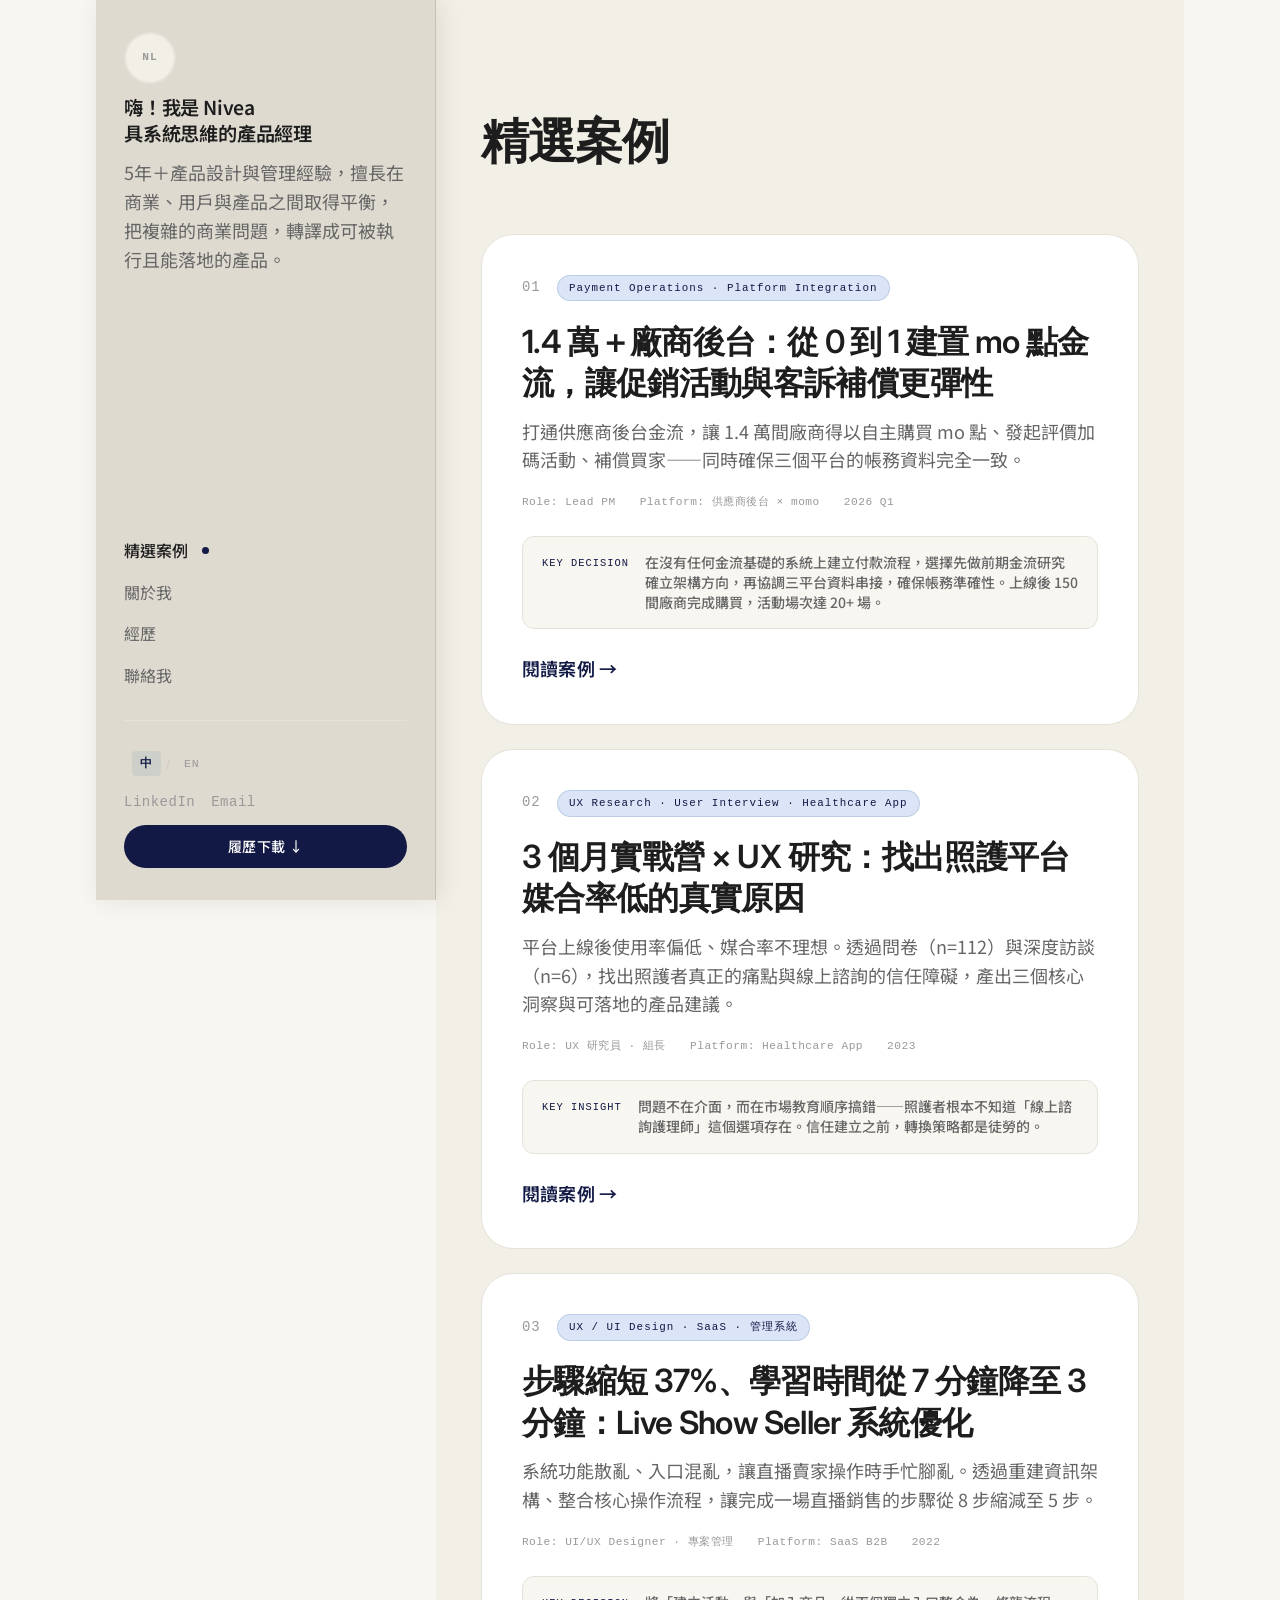
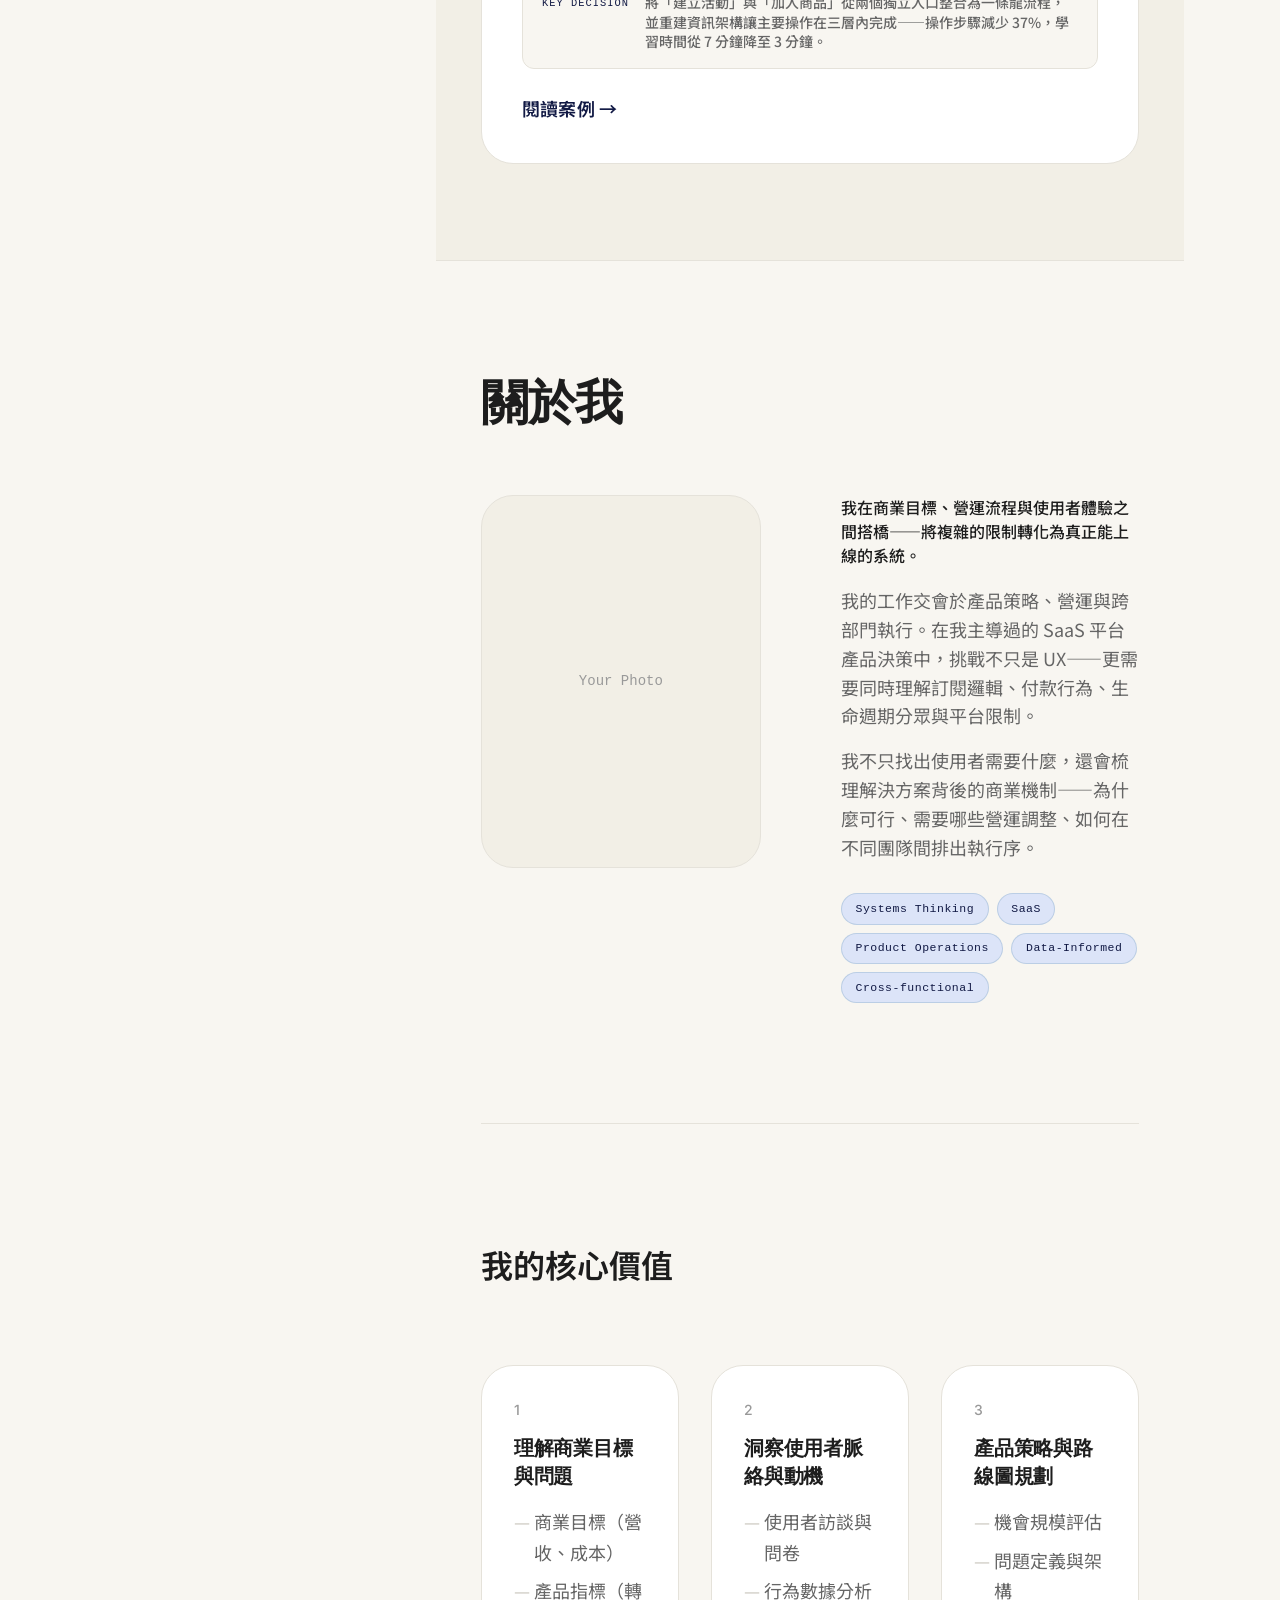
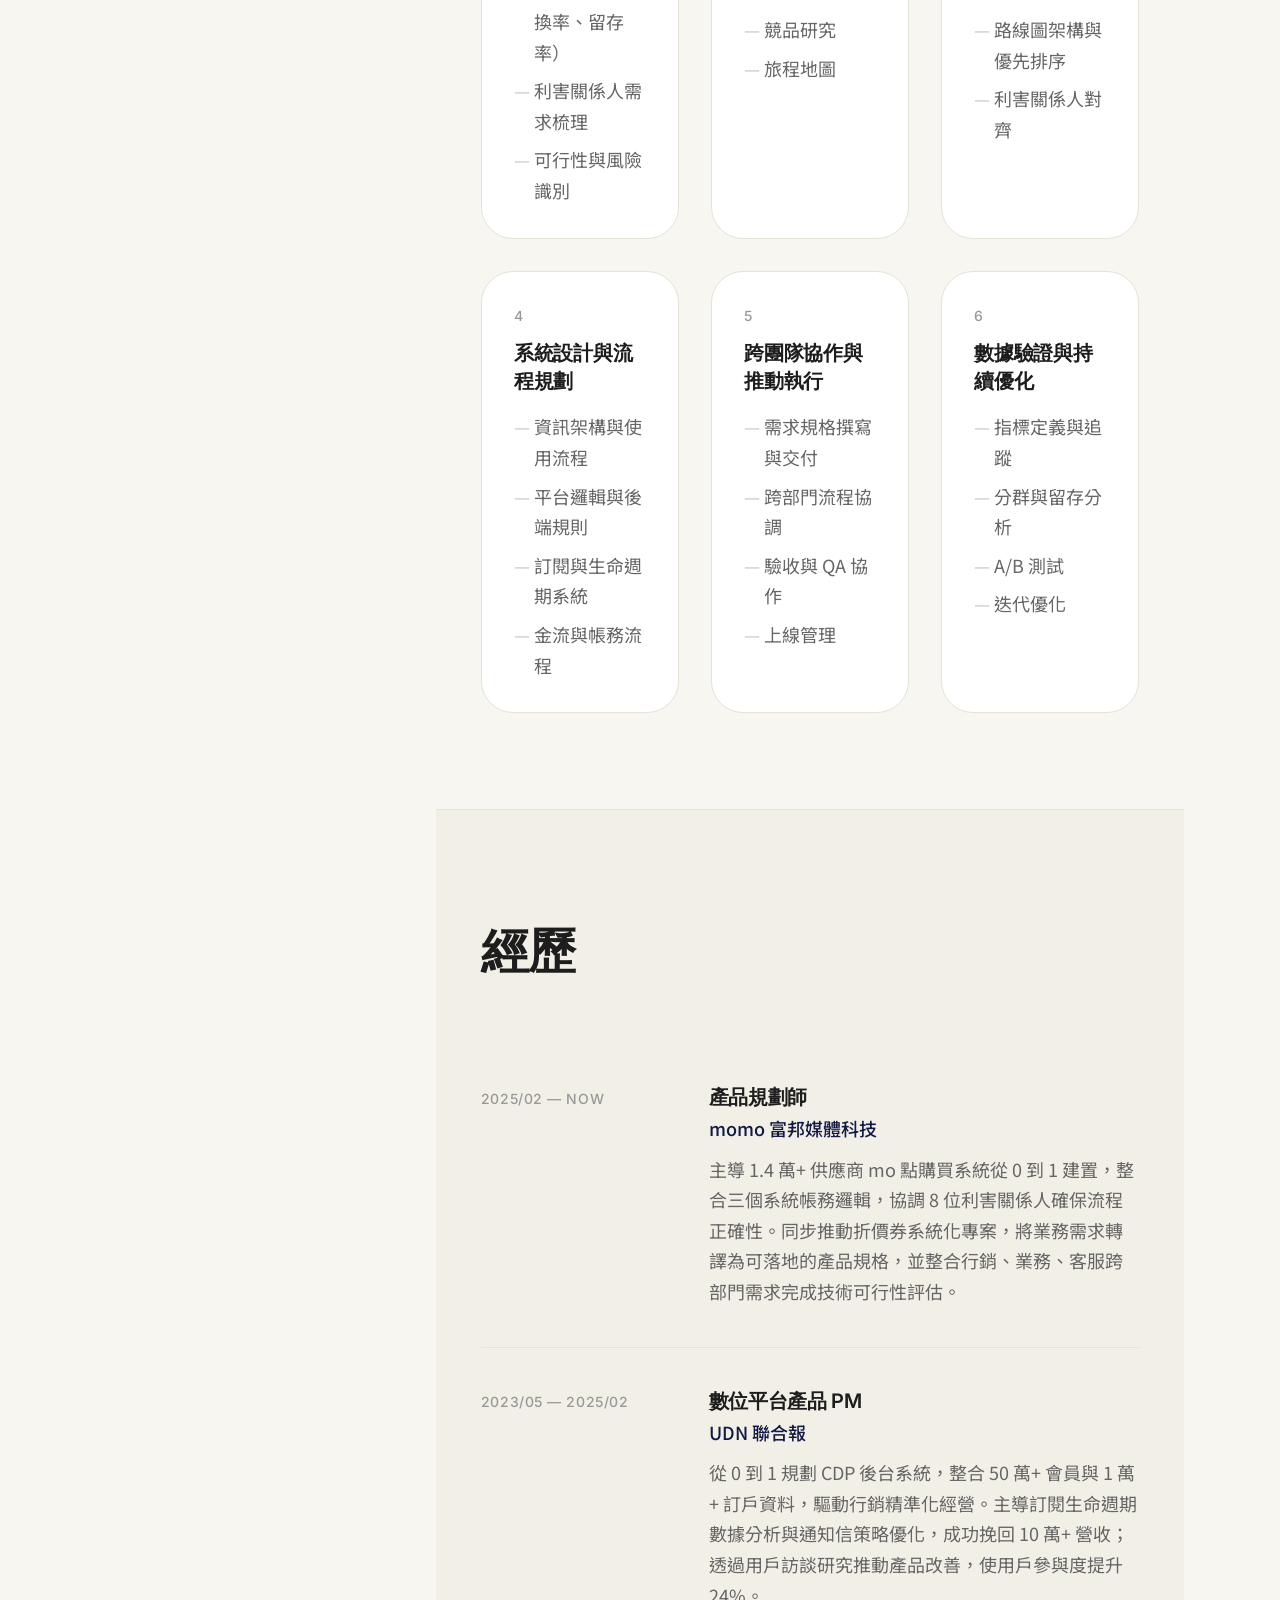
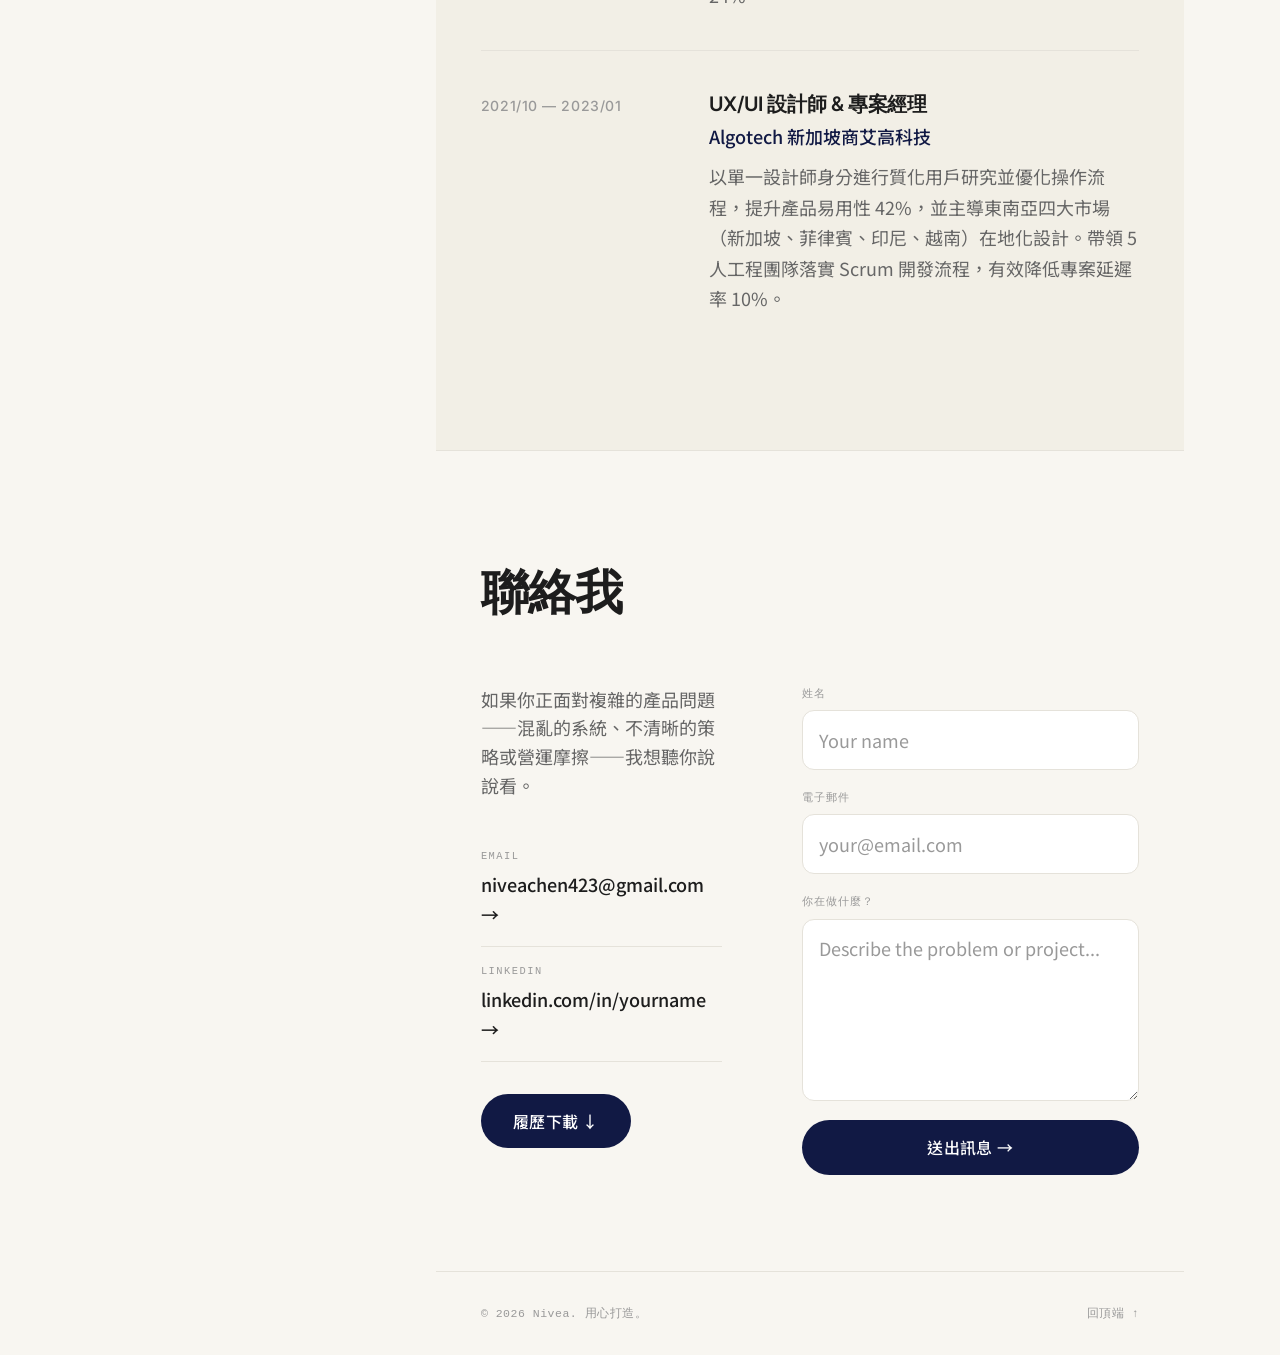
==== commit b518b72e: "layout: constrain page to 85% width with centered page-frame" ====
--- a/index.html
+++ b/index.html
@@ -16,6 +16,8 @@
     </button>
   </header>
 
+  <div class="page-frame">
+
   <!-- 左側 Sidebar -->
   <aside class="sidebar" id="sidebar">
 
@@ -71,71 +73,8 @@
         <h2 class="section-title"><span class="lang-zh">精選案例</span><span class="lang-en">Selected Work</span></h2>
       </div>
 
-      <div class="work-list">
-
-        <div class="case-card reveal">
-          <div class="case-meta">
-            <span class="case-number">01</span>
-            <span class="case-tag">Payment Operations · Platform Integration</span>
-          </div>
-          <h3 class="case-title">1.4 萬＋廠商後台：從 0 到 1 建置 mo 點金流，讓促銷活動與客訴補償更彈性</h3>
-          <p class="case-desc">
-            打通供應商後台金流，讓 1.4 萬間廠商得以自主購買 mo 點、發起評價加碼活動、補償買家——同時確保三個平台的帳務資料完全一致。
-          </p>
-          <div class="case-details">
-            <span class="case-detail">Role: Lead PM</span>
-            <span class="case-detail">Platform: 供應商後台 × momo</span>
-            <span class="case-detail">2026 Q1</span>
-          </div>
-          <div class="case-insight">
-            <span class="insight-label">Key Decision</span>
-            <span class="insight-text">在沒有任何金流基礎的系統上建立付款流程，選擇先做前期金流研究確立架構方向，再協調三平台資料串接，確保帳務準確性。上線後 150 間廠商完成購買，活動場次達 20+ 場。</span>
-          </div>
-          <a href="cases/mo-points.html" class="case-link"><span class="lang-zh">閱讀案例 →</span><span class="lang-en">Read Case Study →</span></a>
-        </div>
-
-        <div class="case-card reveal">
-          <div class="case-meta">
-            <span class="case-number">02</span>
-            <span class="case-tag">UX Research · User Interview · Healthcare App</span>
-          </div>
-          <h3 class="case-title">3 個月實戰營 × UX 研究：找出照護平台媒合率低的真實原因</h3>
-          <p class="case-desc">
-            平台上線後使用率偏低、媒合率不理想。透過問卷（n=112）與深度訪談（n=6），找出照護者真正的痛點與線上諮詢的信任障礙，產出三個核心洞察與可落地的產品建議。
-          </p>
-          <div class="case-details">
-            <span class="case-detail">Role: UX 研究員 · 組長</span>
-            <span class="case-detail">Platform: Healthcare App</span>
-            <span class="case-detail">2023</span>
-          </div>
-          <div class="case-insight">
-            <span class="insight-label">Key Insight</span>
-            <span class="insight-text">問題不在介面，而在市場教育順序搞錯——照護者根本不知道「線上諮詢護理師」這個選項存在。信任建立之前，轉換策略都是徒勞的。</span>
-          </div>
-          <a href="cases/instacare.html" class="case-link"><span class="lang-zh">閱讀案例 →</span><span class="lang-en">Read Case Study →</span></a>
-        </div>
-
-        <div class="case-card reveal">
-          <div class="case-meta">
-            <span class="case-number">03</span>
-            <span class="case-tag">UX / UI Design · SaaS · 管理系統</span>
-          </div>
-          <h3 class="case-title">步驟縮短 37%、學習時間從 7 分鐘降至 3 分鐘：Live Show Seller 系統優化</h3>
-          <p class="case-desc">
-            系統功能散亂、入口混亂，讓直播賣家操作時手忙腳亂。透過重建資訊架構、整合核心操作流程，讓完成一場直播銷售的步驟從 8 步縮減至 5 步。
-          </p>
-          <div class="case-details">
-            <span class="case-detail">Role: UI/UX Designer · 專案管理</span>
-            <span class="case-detail">Platform: SaaS B2B</span>
-            <span class="case-detail">2022</span>
-          </div>
-          <div class="case-insight">
-            <span class="insight-label">Key Decision</span>
-            <span class="insight-text">將「建立活動」與「加入商品」從兩個獨立入口整合為一條龍流程，並重建資訊架構讓主要操作在三層內完成——操作步驟減少 37%，學習時間從 7 分鐘降至 3 分鐘。</span>
-          </div>
-          <a href="cases/live-show-seller.html" class="case-link"><span class="lang-zh">閱讀案例 →</span><span class="lang-en">Read Case Study →</span></a>
-        </div>
-
+      <div class="work-list" id="caseList">
+        <!-- 由 JavaScript 從 data/cases.json 渲染 -->
       </div>
     </section>
 
@@ -385,6 +324,8 @@
 
   </main>
 
+  </div><!-- /.page-frame -->
+
   <script src="js/script.js"></script>
 </body>
 </html>
--- a/css/style.css
+++ b/css/style.css
@@ -71,6 +71,10 @@
 /* ===== Reset ===== */
 *, *::before, *::after { box-sizing: border-box; margin: 0; padding: 0; }
 html { scroll-behavior: smooth; font-size: 16px; }
+html {
+  background: var(--bg-main);
+}
+
 body {
   background: var(--bg-main);
   color: var(--text-main);
@@ -85,12 +89,20 @@
 input, textarea { font: inherit; }
 
 /* ===== Layout ===== */
+.page-frame {
+  width: 85%;
+  max-width: 1600px;
+  margin: 0 auto;
+  display: flex;
+  min-height: 100vh;
+}
+
 .sidebar {
-  position: fixed;
+  position: sticky;
   top: 0;
-  left: 0;
   width: var(--sidebar-width);
   height: 100vh;
+  flex-shrink: 0;
   background: var(--sidebar-bg);
   border-right: 1px solid rgba(190, 183, 167, 0.7);
   box-shadow: 4px 0 24px rgba(0, 0, 0, 0.09);
@@ -102,7 +114,8 @@
 }
 
 .main-content {
-  margin-left: var(--sidebar-width);
+  flex: 1;
+  min-width: 0;
   min-height: 100vh;
 }
 
@@ -1179,10 +1192,17 @@
 @media (max-width: 768px) {
   .mobile-header { display: flex; }
 
+  .page-frame {
+    width: 100%;
+    display: block;
+  }
+
   .sidebar {
+    position: fixed;
     top: 56px;
     left: auto;
     right: 0;
+    width: 280px;
     height: calc(100vh - 56px);
     transform: translateX(100%);
     transition: transform 0.3s ease;
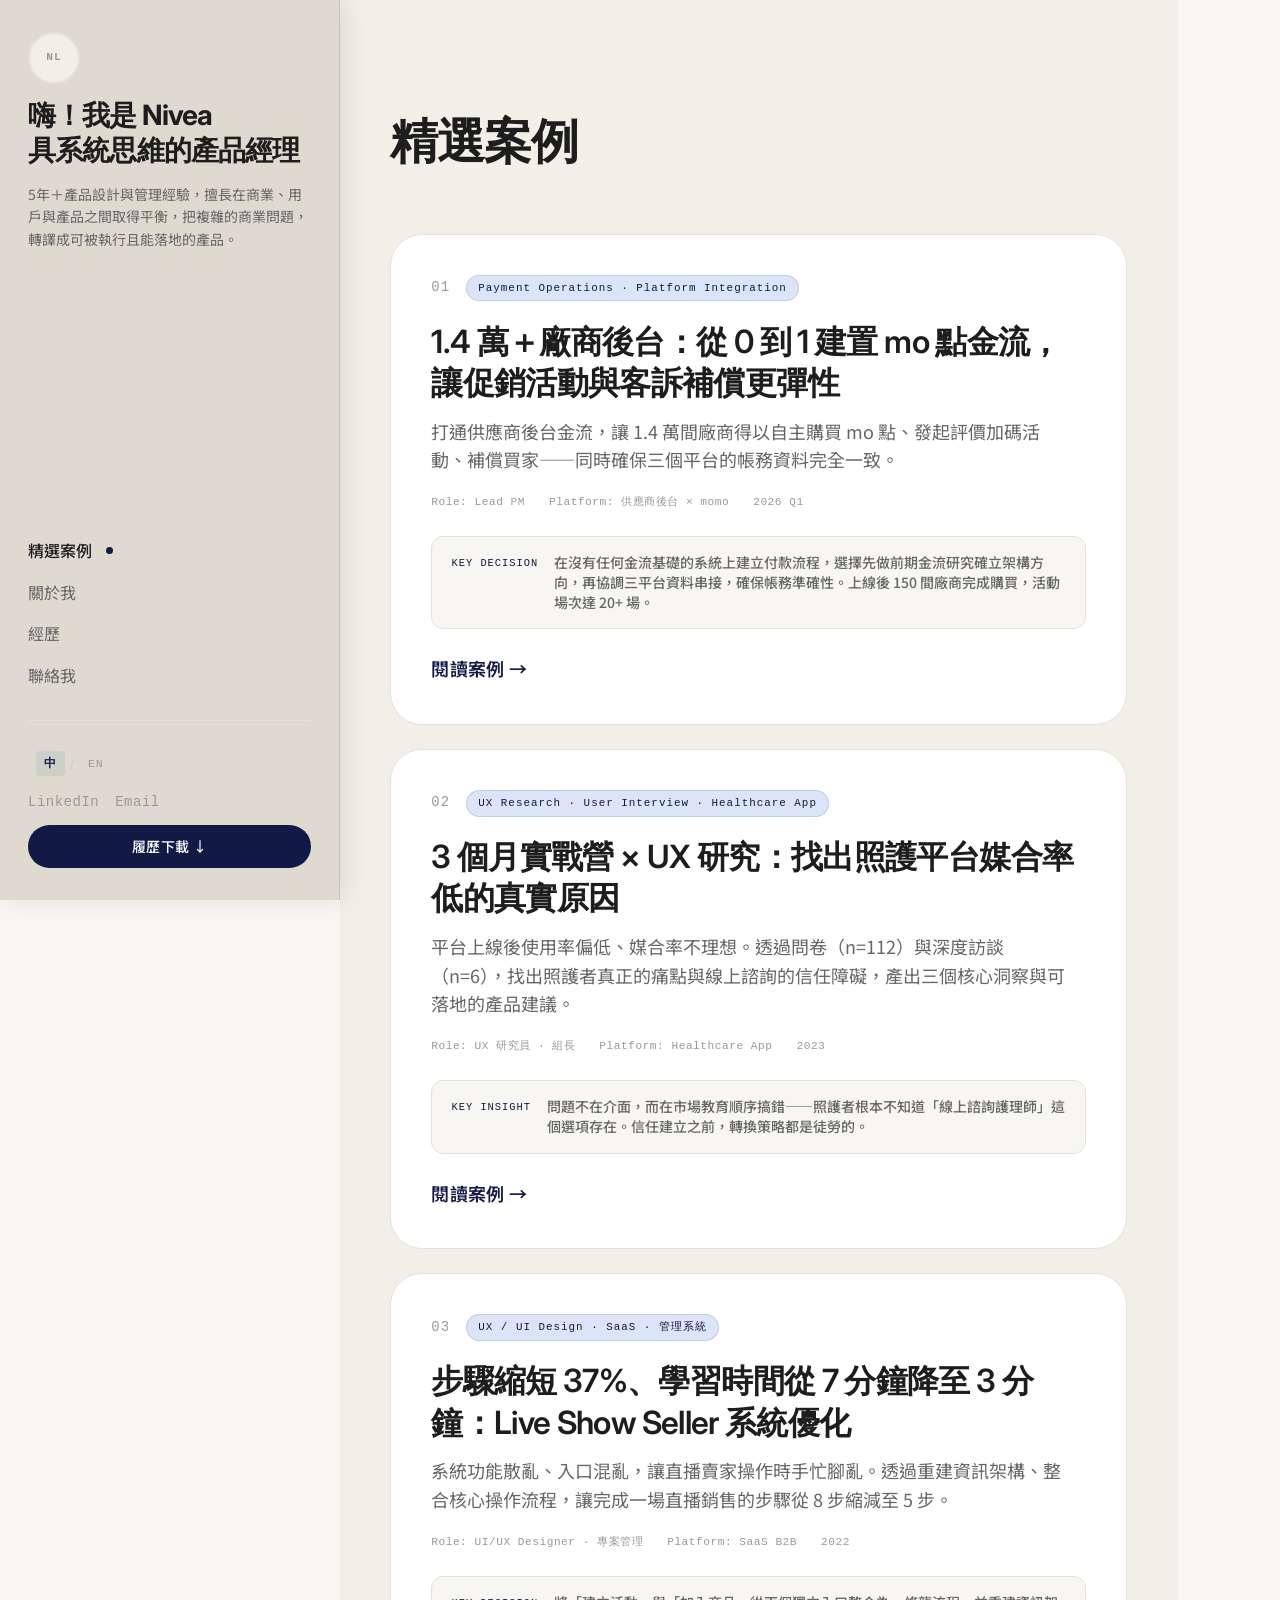
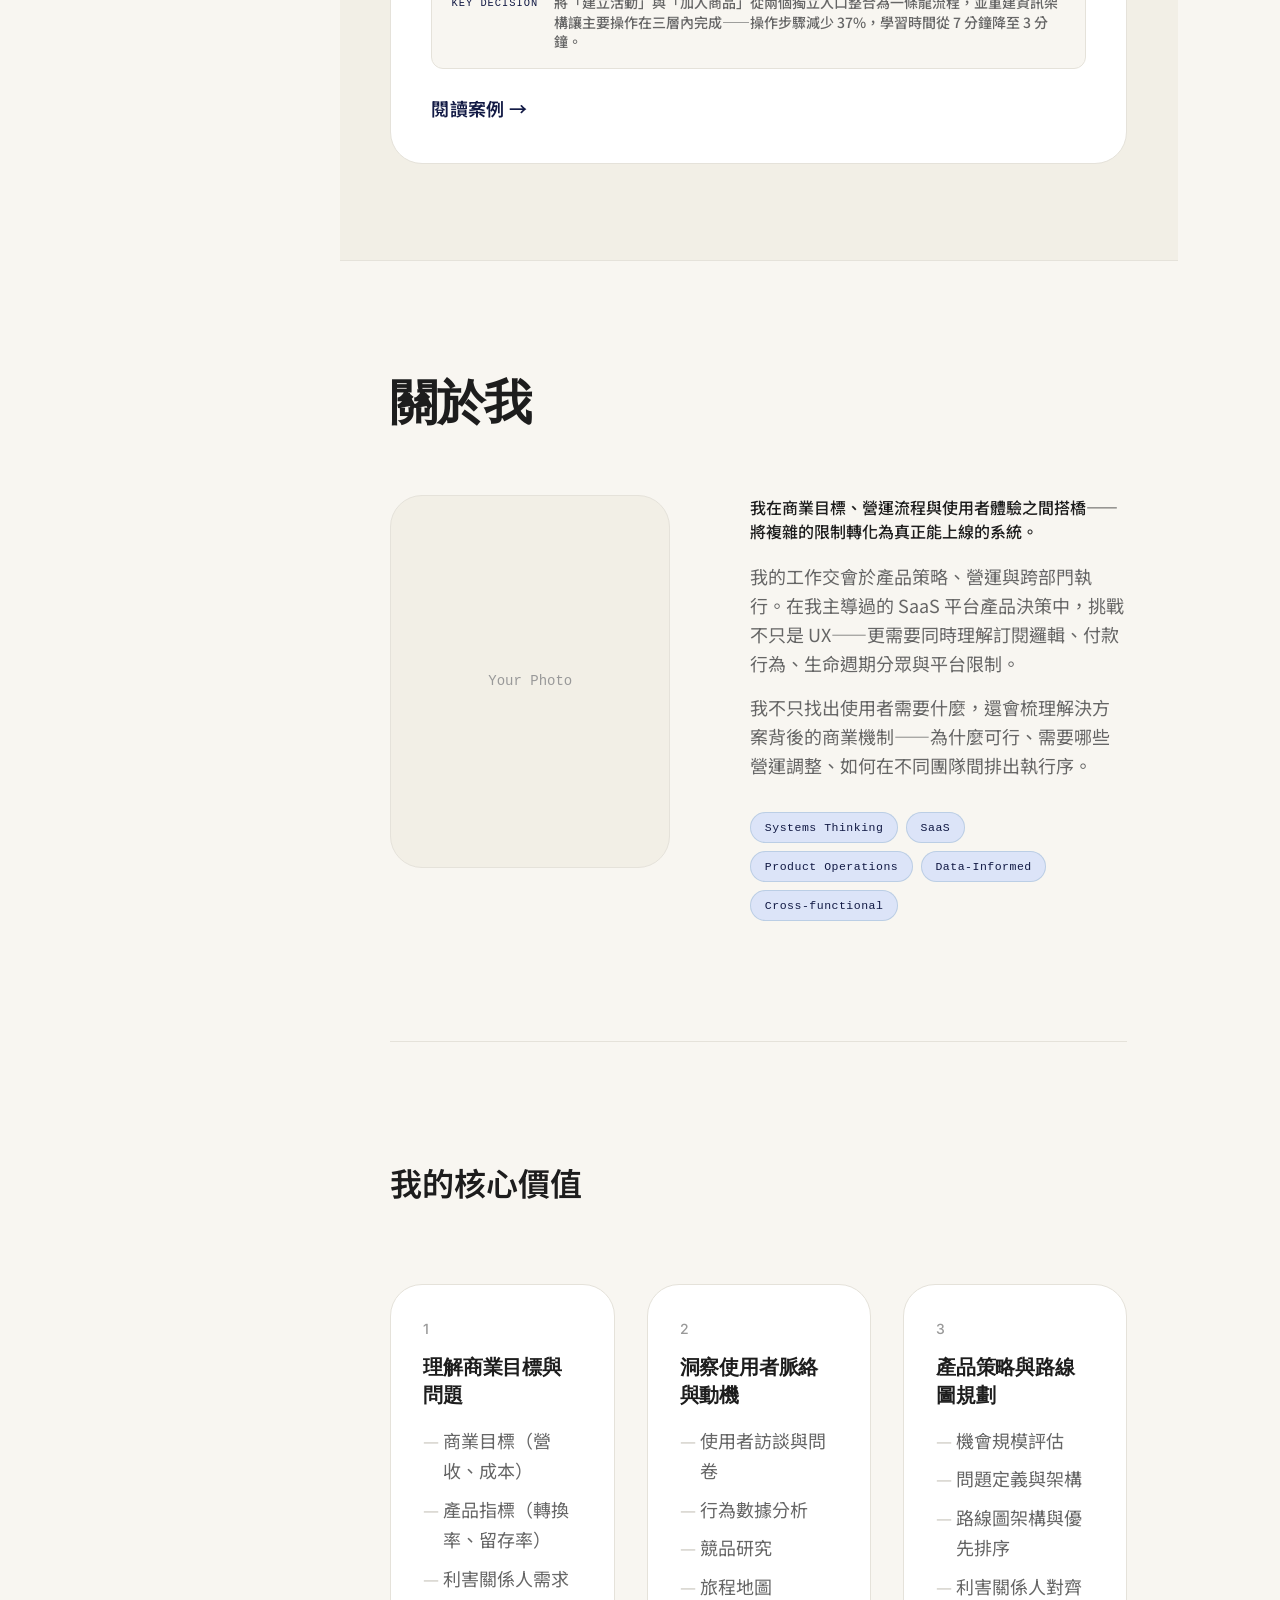
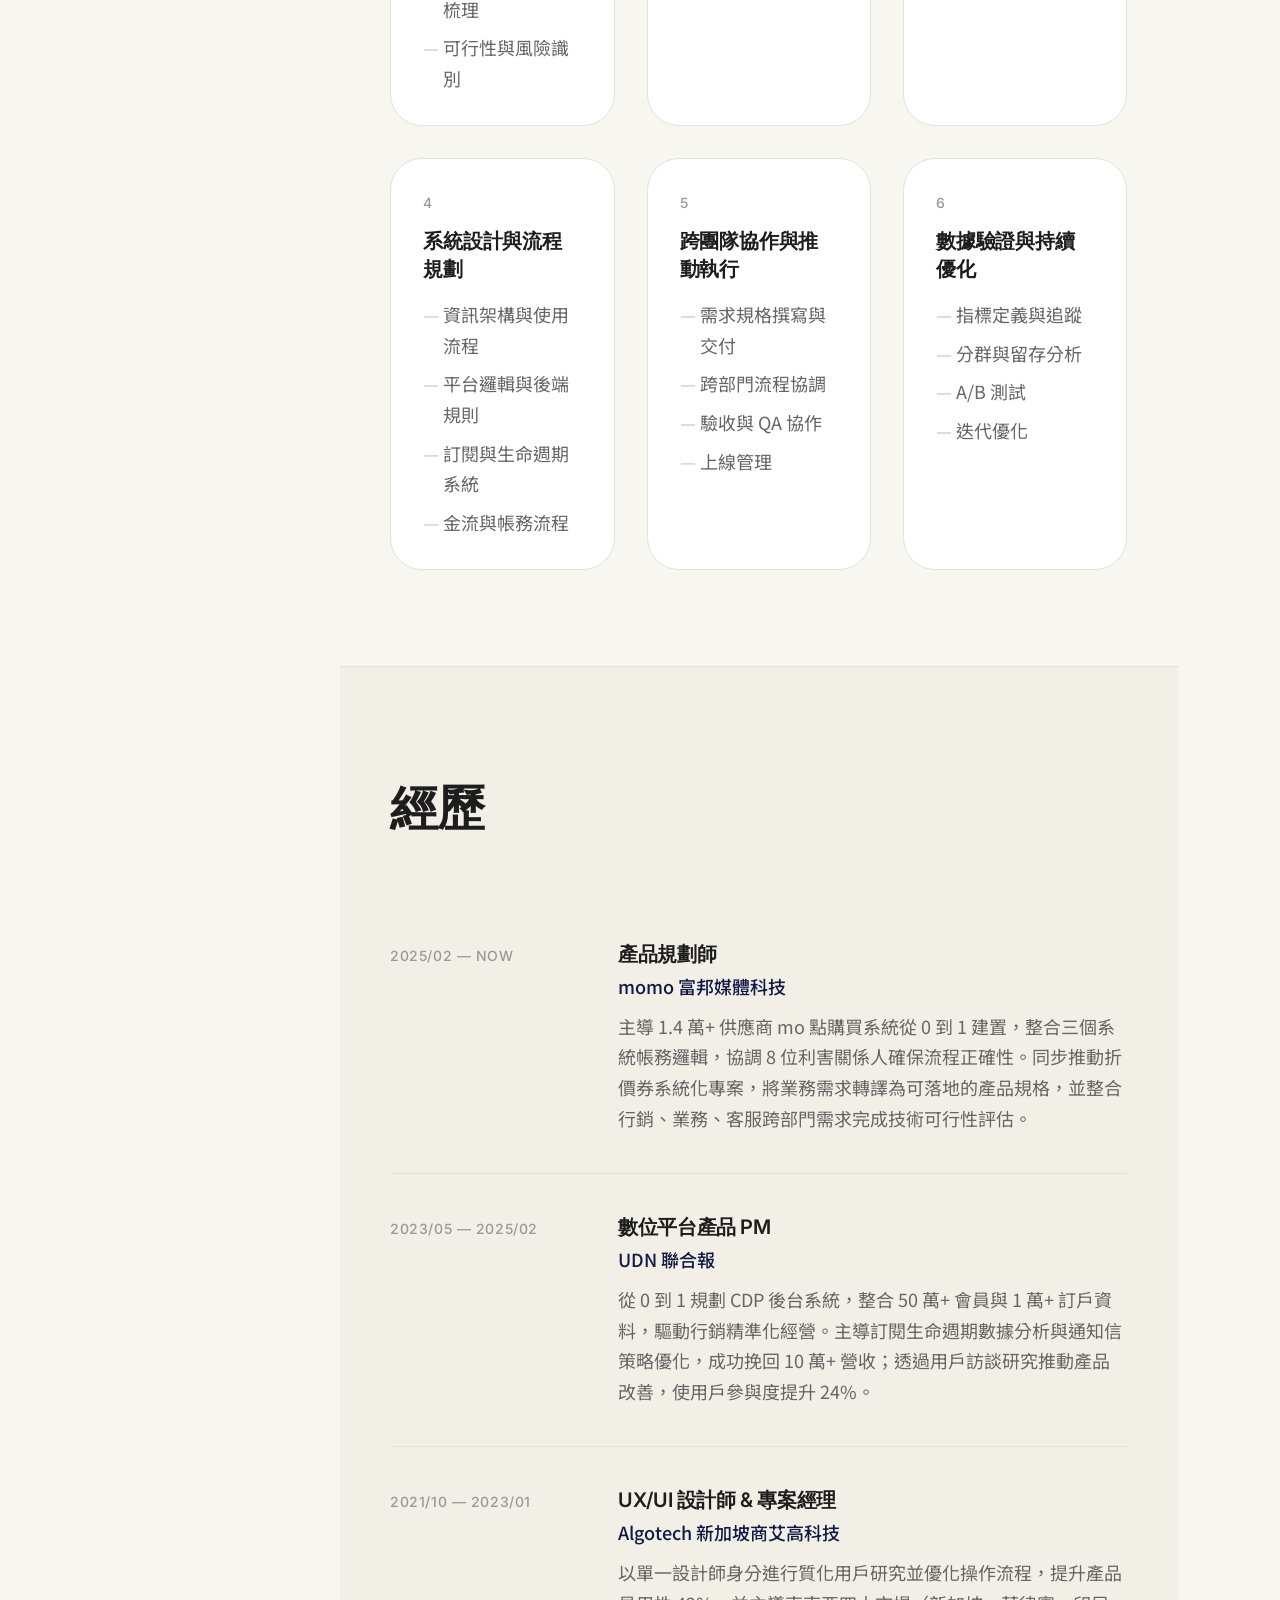
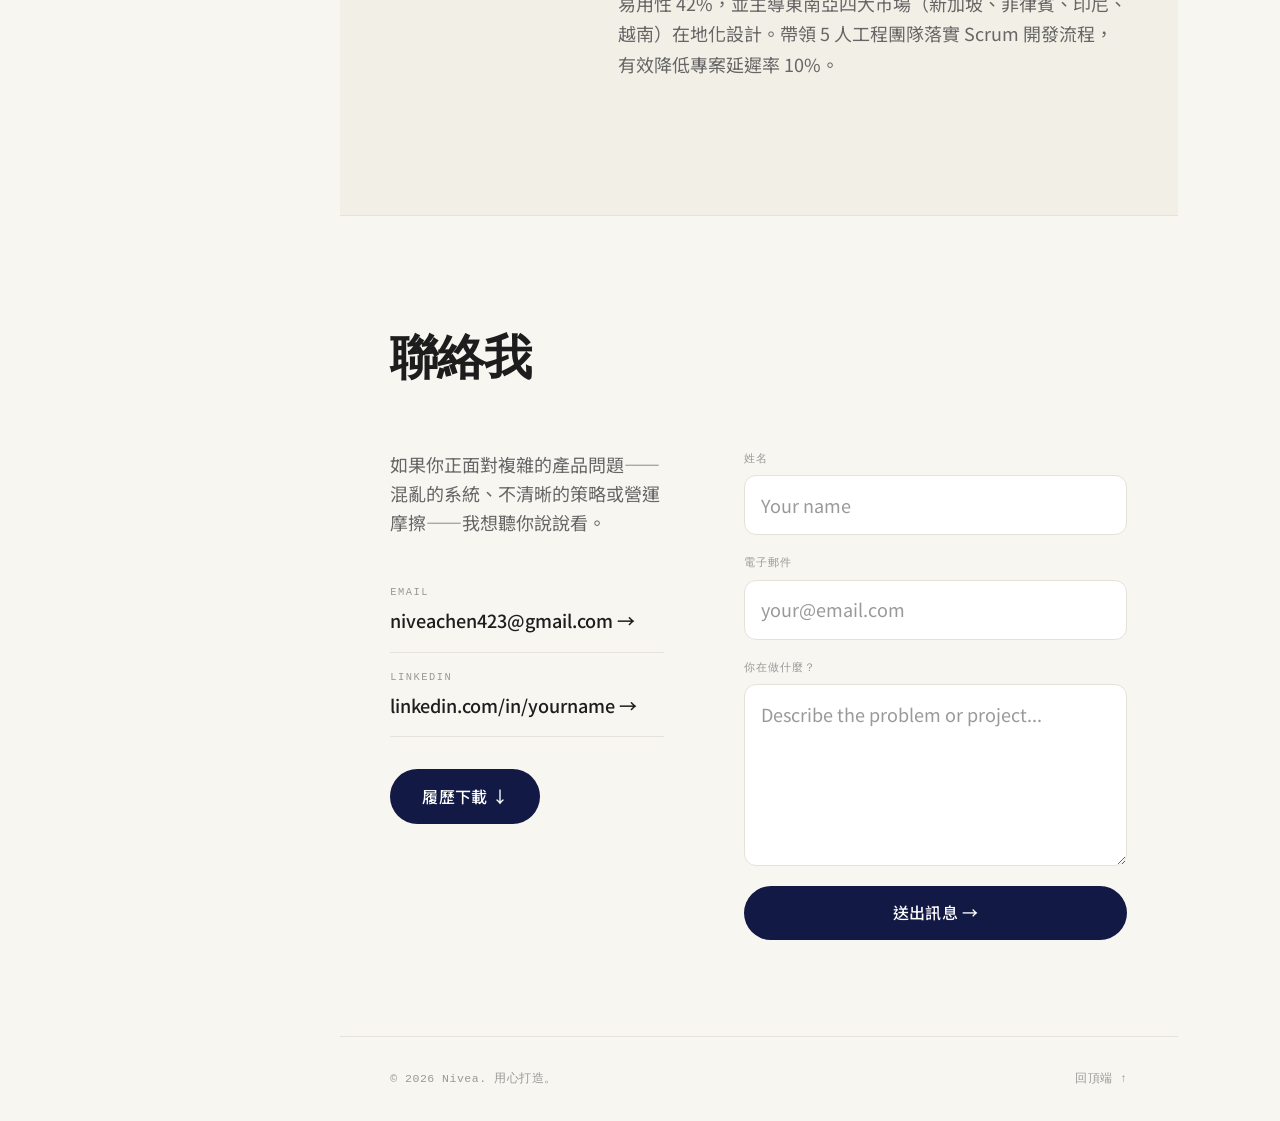
==== commit 4d054055: "layout: sidebar fixed-left, main-content 8% right margin" ====
--- a/index.html
+++ b/index.html
@@ -15,8 +15,6 @@
       <span></span><span></span><span></span>
     </button>
   </header>
-
-  <div class="page-frame">
 
   <!-- 左側 Sidebar -->
   <aside class="sidebar" id="sidebar">
@@ -324,8 +322,6 @@
 
   </main>
 
-  </div><!-- /.page-frame -->
-
   <script src="js/script.js"></script>
 </body>
 </html>
--- a/css/style.css
+++ b/css/style.css
@@ -89,20 +89,12 @@
 input, textarea { font: inherit; }
 
 /* ===== Layout ===== */
-.page-frame {
-  width: 85%;
-  max-width: 1600px;
-  margin: 0 auto;
-  display: flex;
-  min-height: 100vh;
-}
-
 .sidebar {
-  position: sticky;
+  position: fixed;
   top: 0;
+  left: 0;
   width: var(--sidebar-width);
   height: 100vh;
-  flex-shrink: 0;
   background: var(--sidebar-bg);
   border-right: 1px solid rgba(190, 183, 167, 0.7);
   box-shadow: 4px 0 24px rgba(0, 0, 0, 0.09);
@@ -114,8 +106,8 @@
 }
 
 .main-content {
-  flex: 1;
-  min-width: 0;
+  margin-left: var(--sidebar-width);
+  margin-right: 8%;
   min-height: 100vh;
 }
 
@@ -124,7 +116,7 @@
   flex: 1;
   display: flex;
   flex-direction: column;
-  gap: 0.7rem;
+  gap: 0.9rem;
   padding-bottom: var(--space-md);
   overflow-y: auto;
   scrollbar-width: none;
@@ -156,15 +148,16 @@
 }
 
 .sidebar-heading {
-  font-size: 1.2rem;
-  font-weight: 600;
-  line-height: 1.35;
-  letter-spacing: -0.2px;
+  font-family: var(--font-heading);
+  font-size: 1.75rem;
+  font-weight: 700;
+  line-height: 1.25;
+  letter-spacing: -0.03em;
   color: var(--text-main);
 }
 
 .sidebar-sub {
-  font-size: var(--fs-body);
+  font-size: 0.875rem;
   color: var(--text-muted);
   line-height: 1.6;
 }
@@ -1192,11 +1185,6 @@
 @media (max-width: 768px) {
   .mobile-header { display: flex; }
 
-  .page-frame {
-    width: 100%;
-    display: block;
-  }
-
   .sidebar {
     position: fixed;
     top: 56px;
@@ -1217,6 +1205,7 @@
 
   .main-content {
     margin-left: 0;
+    margin-right: 0;
     padding-top: 56px;
   }
 
